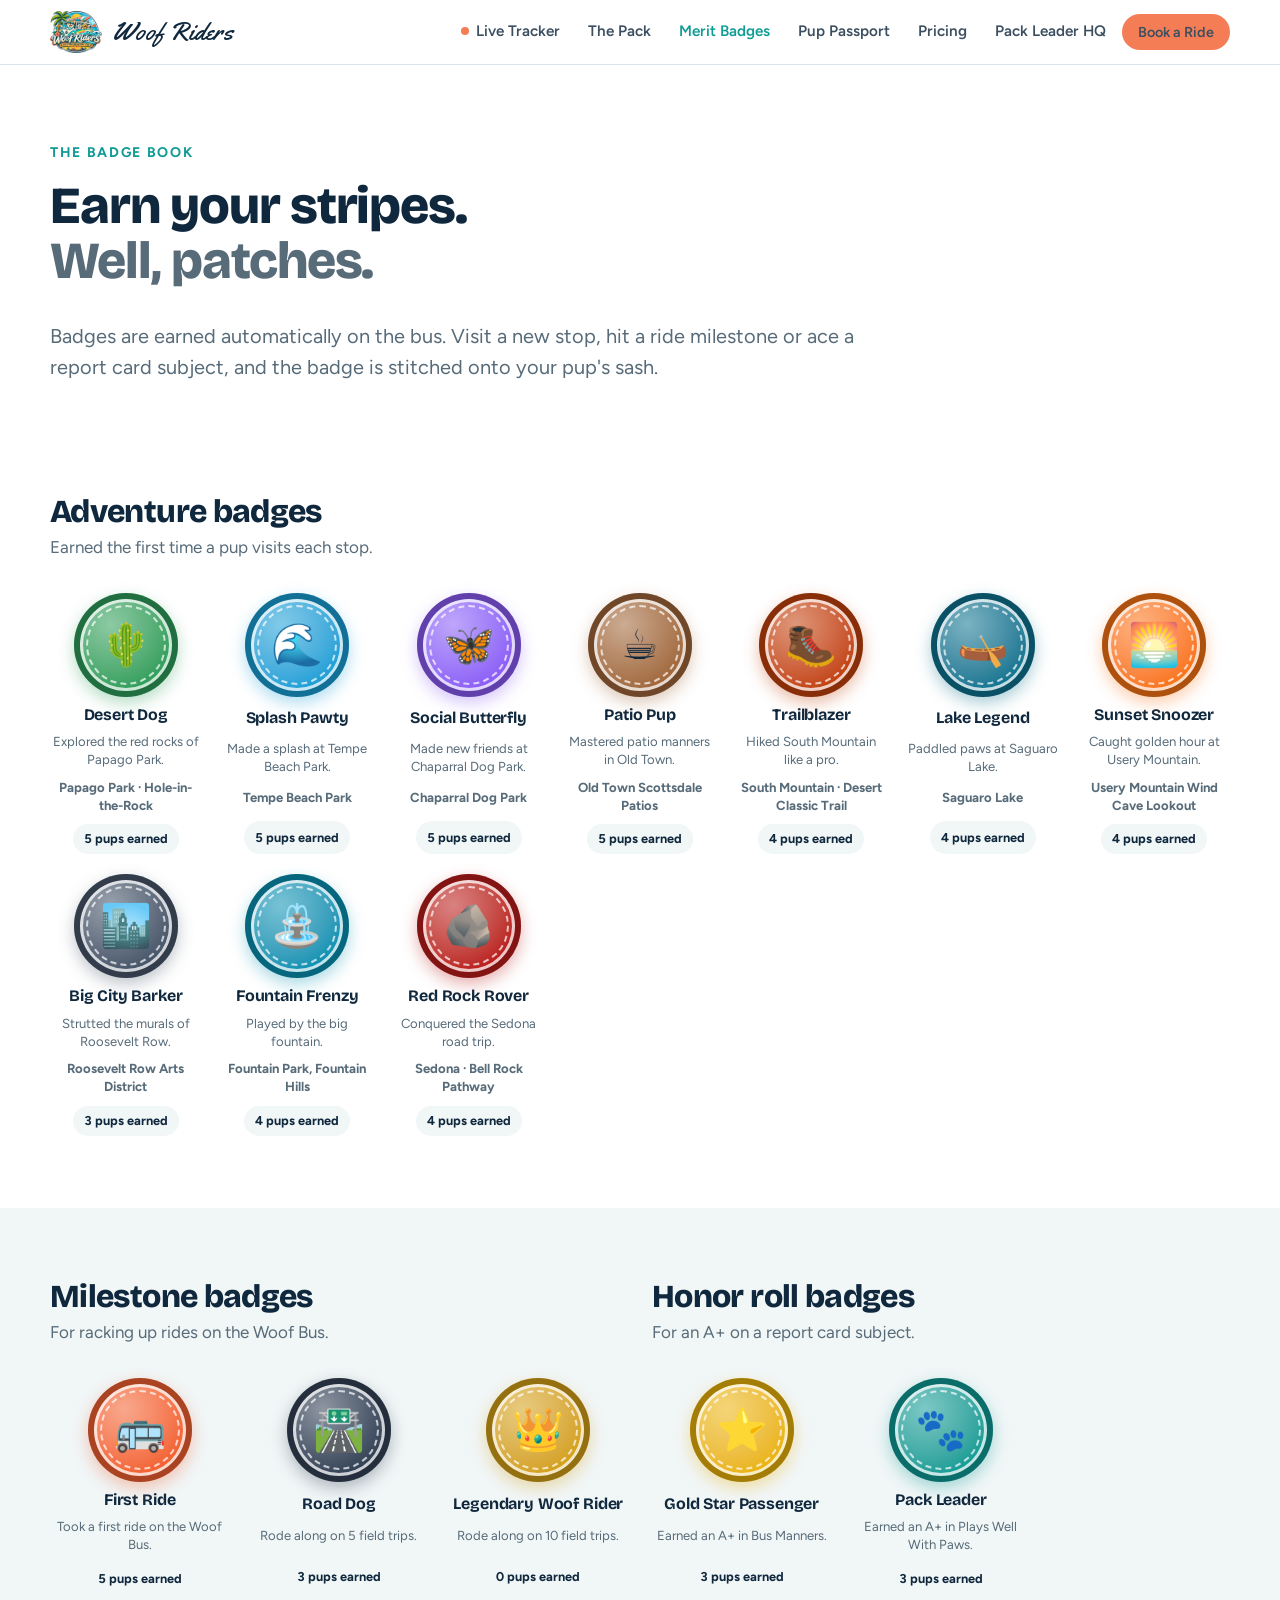
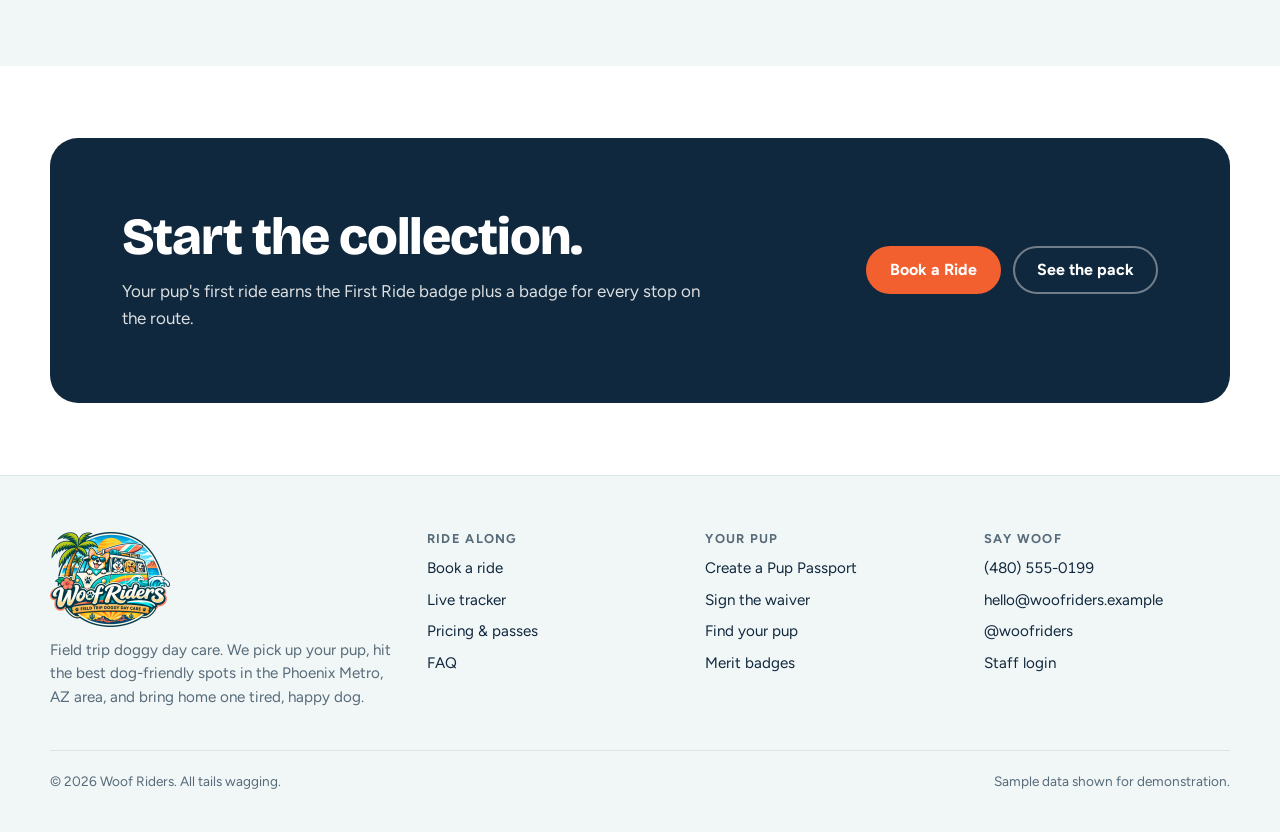
==== badges.html @ adb3bfac "Build Woof Riders website Static multi-page site for Woof Riders field trip doggy day care: home, li" ====
<!doctype html>
<html lang="en">
<head>
<meta charset="utf-8">
<meta name="viewport" content="width=device-width, initial-scale=1, viewport-fit=cover">
<title>Woof Riders Badge Book</title>
<meta name="claude:viewport-fit-sides" content="cover">
<link rel="icon" href="assets/favicon.png">
<link rel="preconnect" href="https://fonts.googleapis.com">
<link rel="preconnect" href="https://fonts.gstatic.com" crossorigin>
<link rel="stylesheet" href="https://fonts.googleapis.com/css2?family=Bricolage+Grotesque:opsz,wght@12..96,600;12..96,700;12..96,800&family=Figtree:wght@400;500;600;700&family=Yellowtail&display=swap">
<link rel="stylesheet" href="css/styles.css">
</head>
<body>
<div id="site-header"></div>
<main>
  <header class="page-head">
    <div class="wrap stack">
      <p class="eyebrow">The Badge Book</p>
      <h1 style="font-size:var(--step-3)">Earn your stripes.<br><span class="muted">Well, patches.</span></h1>
      <p class="lede">Badges are earned automatically on the bus. Visit a new stop, hit a ride milestone or ace a report card subject, and the badge is stitched onto your pup's sash.</p>
    </div>
  </header>
  <section class="band tight">
    <div class="wrap stack-lg">
      <div class="stack" style="gap:6px"><h2 style="font-size:var(--step-2)">Adventure badges</h2><p class="muted">Earned the first time a pup visits each stop.</p></div>
      <div class="badge-grid" id="b-place"></div>
    </div>
  </section>
  <section class="band tight alt">
    <div class="wrap grid g2" style="align-items:start">
      <div class="stack-lg">
        <div class="stack" style="gap:6px"><h2 style="font-size:var(--step-2)">Milestone badges</h2><p class="muted">For racking up rides on the Woof Bus.</p></div>
        <div class="badge-grid" id="b-milestone"></div>
      </div>
      <div class="stack-lg">
        <div class="stack" style="gap:6px"><h2 style="font-size:var(--step-2)">Honor roll badges</h2><p class="muted">For an A+ on a report card subject.</p></div>
        <div class="badge-grid" id="b-grade"></div>
      </div>
    </div>
  </section>
  <section class="band tight">
    <div class="wrap">
      <div class="cta-band"><div><h2>Start the collection.</h2><p>Your pup's first ride earns the First Ride badge plus a badge for every stop on the route.</p></div><div class="row"><a class="btn" href="book.html">Book a Ride</a><a class="btn ghost" href="pack.html">See the pack</a></div></div>
    </div>
  </section>
</main>
<div id="site-footer"></div>
<script src="js/data.js"></script>
<script src="js/app.js"></script>
<script>
(function () {
  const S = WR.state;
  const counts = {}; S.dogs.forEach((d) => WR.earnedBadges(d.id).forEach((_, id) => (counts[id] = (counts[id] || 0) + 1)));
  ["place", "milestone", "grade"].forEach((k) => {
    document.getElementById("b-" + k).innerHTML = S.badges.filter((b) => b.kind === k).map((b) => {
      const where = b.location ? WR.loc(b.location).name : "";
      return `<div class="badge"><div class="medal" style="--c:${b.color}" aria-hidden="true">${b.emoji}</div><h4>${WR.esc(b.name)}</h4><small>${WR.esc(b.desc)}</small>${where ? `<small><strong>${WR.esc(where)}</strong></small>` : ""}<span class="pill num">${counts[b.id] || 0} pup${counts[b.id] === 1 ? "" : "s"} earned</span></div>`;
    }).join("");
  });
})();
</script>
</body>
</html>
---- css/styles.css ----
/* =========================================================
   Woof Riders — design system
   Layout concept: Apple-style generous whitespace and big
   confident type, warmed up with the logo's beach-meets-desert
   palette. Content sits in a centered 1180px column; bands of
   color span the full width.
   ========================================================= */
:root {
  /* Color */
  --bg: #ffffff;
  --bg-alt: #f1f6f7;          /* cool sea-tinted neutral */
  --surface: #ffffff;
  --ink: #10283d;             /* navy from the logo outline */
  --muted: #576b79;
  --line: #dbe5e9;
  --sea: #0f9c96;             /* van teal */
  --sea-soft: #def3f1;
  --sunset: #f2602f;          /* sunset orange */
  --sunset-soft: #fde7dd;
  --sun: #ffb21f;             /* sun yellow */
  --sun-soft: #fff1d1;
  --good: #1d8a4e;
  --warn: #b7791f;
  --bad: #c2412d;
  --on-accent: #ffffff;
  --shadow: 0 1px 2px rgba(16, 40, 61, .06), 0 8px 28px rgba(16, 40, 61, .08);
  --glass: rgba(255, 255, 255, .78);

  /* Type */
  --font-display: "Bricolage Grotesque", "Figtree", system-ui, sans-serif;
  --font-body: "Figtree", system-ui, -apple-system, "Segoe UI", sans-serif;
  --font-script: "Yellowtail", "Brush Script MT", cursive;

  --step--1: .875rem;
  --step-0: 1.0625rem;
  --step-1: 1.25rem;
  --step-2: clamp(1.5rem, 1.2rem + 1.2vw, 2rem);
  --step-3: clamp(2rem, 1.4rem + 2.4vw, 3.25rem);
  --step-4: clamp(2.6rem, 1.6rem + 4.4vw, 5.25rem);

  --radius: 18px;
  --radius-lg: 28px;
  --wrap: 1180px;
}
@media (prefers-color-scheme: dark) {
  :root:not([data-theme="light"]) {
    --bg: #0a1520; --bg-alt: #0f1d29; --surface: #13263a; --ink: #edf4f7; --muted: #9db1bf;
    --line: #24394c; --sea: #2ec7bf; --sea-soft: #12343a; --sunset: #ff7b4b; --sunset-soft: #3a2219;
    --sun: #ffc548; --sun-soft: #3a2e12; --good: #4cc983; --warn: #e3a94a; --bad: #ff7b66;
    --on-accent: #0a1520; --shadow: 0 1px 2px rgba(0,0,0,.4), 0 10px 30px rgba(0,0,0,.35);
    --glass: rgba(10, 21, 32, .76); color-scheme: dark;
  }
}
:root[data-theme="dark"] {
  --bg: #0a1520; --bg-alt: #0f1d29; --surface: #13263a; --ink: #edf4f7; --muted: #9db1bf;
  --line: #24394c; --sea: #2ec7bf; --sea-soft: #12343a; --sunset: #ff7b4b; --sunset-soft: #3a2219;
  --sun: #ffc548; --sun-soft: #3a2e12; --good: #4cc983; --warn: #e3a94a; --bad: #ff7b66;
  --on-accent: #0a1520; --shadow: 0 1px 2px rgba(0,0,0,.4), 0 10px 30px rgba(0,0,0,.35);
  --glass: rgba(10, 21, 32, .76); color-scheme: dark;
}

*, *::before, *::after { box-sizing: border-box; }
html { -webkit-text-size-adjust: 100%; scroll-behavior: smooth; }
body {
  margin: 0; background: var(--bg); color: var(--ink);
  font-family: var(--font-body); font-size: var(--step-0); line-height: 1.55;
  -webkit-font-smoothing: antialiased; overflow-x: hidden;
}
body::before { content: ""; position: fixed; inset: 0 0 auto; height: env(safe-area-inset-top, 0px); z-index: 60; background: var(--glass); }
img { max-width: 100%; display: block; }
a { color: var(--sea); text-decoration-thickness: .08em; text-underline-offset: .18em; }
h1, h2, h3, h4 { font-family: var(--font-display); line-height: 1.05; letter-spacing: -.02em; margin: 0; text-wrap: balance; }
h1 { font-size: var(--step-4); font-weight: 800; }
h2 { font-size: var(--step-3); font-weight: 800; }
h3 { font-size: var(--step-1); font-weight: 700; letter-spacing: -.01em; }
p { margin: 0; }
:focus-visible { outline: 3px solid var(--sun); outline-offset: 2px; border-radius: 6px; }
.script { font-family: var(--font-script); font-weight: 400; letter-spacing: 0; color: var(--sunset); }
.muted { color: var(--muted); }
.num { font-variant-numeric: tabular-nums; }
.sr-only { position: absolute; width: 1px; height: 1px; overflow: hidden; clip: rect(0 0 0 0); white-space: nowrap; }

/* ---------- layout ---------- */
.wrap {
  max-width: calc(var(--wrap) + 2 * 24px); margin-inline: auto;
  padding-left: max(24px, env(safe-area-inset-left, 0px));
  padding-right: max(24px, env(safe-area-inset-right, 0px));
}
@media (max-width: 520px) {
  .wrap { padding-left: max(16px, env(safe-area-inset-left, 0px)); padding-right: max(16px, env(safe-area-inset-right, 0px)); }
}
.band { padding-block: clamp(64px, 9vw, 128px); }
.band.alt { background: var(--bg-alt); }
.band.tight { padding-block: clamp(40px, 6vw, 72px); }
.stack { display: grid; gap: 16px; }
.stack-lg { display: grid; gap: 32px; }
.row { display: flex; gap: 12px; flex-wrap: wrap; align-items: center; }
.between { justify-content: space-between; }
.grid { display: grid; gap: 24px; }
.g2 { grid-template-columns: repeat(2, minmax(0, 1fr)); }
.g3 { grid-template-columns: repeat(3, minmax(0, 1fr)); }
.g4 { grid-template-columns: repeat(4, minmax(0, 1fr)); }
@media (max-width: 960px) { .g4 { grid-template-columns: repeat(2, minmax(0, 1fr)); } .g3 { grid-template-columns: repeat(2, minmax(0, 1fr)); } }
@media (max-width: 640px) { .g2, .g3, .g4 { grid-template-columns: minmax(0, 1fr); } }
.section-head { display: grid; gap: 14px; max-width: 760px; margin-bottom: clamp(32px, 5vw, 56px); }
.section-head.center { margin-inline: auto; text-align: center; justify-items: center; }
.eyebrow { font-weight: 700; font-size: var(--step--1); letter-spacing: .12em; text-transform: uppercase; color: var(--sea); }
.lede { font-size: var(--step-1); color: var(--muted); max-width: 62ch; }

/* ---------- nav ---------- */
.site-nav {
  position: sticky; top: env(safe-area-inset-top, 0px); z-index: 50;
  background: var(--glass); backdrop-filter: saturate(180%) blur(18px); -webkit-backdrop-filter: saturate(180%) blur(18px);
  border-bottom: 1px solid var(--line);
}
.site-nav .wrap { display: flex; align-items: center; gap: 20px; min-height: 64px; }
.brand { display: flex; align-items: center; gap: 10px; text-decoration: none; color: var(--ink); flex-shrink: 0; }
.brand img { width: 52px; height: auto; }
.brand span { font-family: var(--font-script); font-size: 1.6rem; color: var(--ink); line-height: 1; }
.nav-links { display: flex; gap: 4px; margin-left: auto; align-items: center; }
.nav-links a { color: var(--ink); text-decoration: none; font-size: .95rem; font-weight: 600; padding: 8px 12px; border-radius: 999px; opacity: .82; }
.nav-links a:hover { opacity: 1; background: var(--bg-alt); }
.nav-links a[aria-current="page"] { opacity: 1; color: var(--sea); }
.nav-links .live-link::before { content: ""; display: inline-block; width: 8px; height: 8px; border-radius: 50%; background: var(--sunset); margin-right: 7px; vertical-align: 1px; animation: pulse 1.6s infinite; }
.nav-toggle { display: none; margin-left: auto; background: none; border: 0; color: var(--ink); padding: 10px; cursor: pointer; }
@media (max-width: 1020px) {
  .nav-toggle { display: block; }
  .nav-links { display: none; position: absolute; left: 0; right: 0; top: 100%; flex-direction: column; align-items: stretch; padding: 12px max(16px, env(safe-area-inset-right, 0px)) 20px max(16px, env(safe-area-inset-left, 0px)); background: var(--bg); border-bottom: 1px solid var(--line); box-shadow: var(--shadow); }
  .nav-links.open { display: flex; }
  .nav-links a { padding: 12px 14px; font-size: 1.05rem; }
  .nav-links .btn { margin-top: 6px; justify-content: center; }
}

/* ---------- buttons ---------- */
.btn {
  display: inline-flex; align-items: center; gap: 8px; justify-content: center;
  font: 700 1rem/1 var(--font-body); padding: 14px 22px; border-radius: 999px; border: 2px solid transparent;
  cursor: pointer; text-decoration: none; transition: transform .15s ease, background .15s ease, box-shadow .15s ease;
  background: var(--sunset); color: var(--on-accent);
}
.btn:hover { transform: translateY(-1px); box-shadow: 0 6px 18px color-mix(in srgb, var(--sunset) 35%, transparent); }
.btn:active { transform: translateY(0); }
.btn.sea { background: var(--sea); }
.btn.sea:hover { box-shadow: 0 6px 18px color-mix(in srgb, var(--sea) 35%, transparent); }
.btn.ghost { background: transparent; color: var(--ink); border-color: var(--line); }
.btn.ghost:hover { border-color: var(--ink); box-shadow: none; }
.btn.small { padding: 9px 14px; font-size: .9rem; }
.btn[disabled] { opacity: .45; cursor: not-allowed; transform: none; box-shadow: none; }
.link-arrow { font-weight: 700; color: var(--sea); text-decoration: none; }
.link-arrow::after { content: " \2192"; }
.link-arrow:hover { text-decoration: underline; }

/* ---------- surfaces ---------- */
.card { background: var(--surface); border: 1px solid var(--line); border-radius: var(--radius); padding: 24px; min-width: 0; }
.card.raised { box-shadow: var(--shadow); border-color: transparent; }
.pill { display: inline-flex; align-items: center; gap: 6px; padding: 5px 11px; border-radius: 999px; font-size: .8rem; font-weight: 700; background: var(--bg-alt); color: var(--ink); white-space: nowrap; }
.pill.live { background: var(--sunset-soft); color: var(--sunset); }
.pill.live::before { content: ""; width: 7px; height: 7px; border-radius: 50%; background: currentColor; animation: pulse 1.6s infinite; }
.pill.good { background: color-mix(in srgb, var(--good) 15%, transparent); color: var(--good); }
.pill.warn { background: color-mix(in srgb, var(--warn) 18%, transparent); color: var(--warn); }
.pill.bad { background: color-mix(in srgb, var(--bad) 15%, transparent); color: var(--bad); }
.pill.sea { background: var(--sea-soft); color: var(--sea); }
@keyframes pulse { 0%, 100% { opacity: 1; } 50% { opacity: .35; } }

/* ---------- hero ---------- */
.hero { padding-block: clamp(40px, 6vw, 88px) clamp(48px, 7vw, 96px); overflow: hidden; position: relative; }
.hero-grid { display: grid; grid-template-columns: minmax(0, 1.05fr) minmax(0, 1fr); gap: clamp(24px, 4vw, 64px); align-items: center; }
.hero h1 .script { display: block; font-size: .78em; margin-top: .08em; transform: rotate(-3deg); transform-origin: left; }
.hero .lede { margin-top: 22px; }
.hero .row { margin-top: 32px; }
.hero-art { position: relative; }
.hero-art img { width: 100%; filter: drop-shadow(0 24px 40px rgba(16, 40, 61, .18)); animation: cruise 6s ease-in-out infinite; }
.hero-art .sun-disc { position: absolute; inset: 8% 10% auto auto; width: 70%; aspect-ratio: 1; max-width: 100%; border-radius: 50%; background: radial-gradient(circle, var(--sun-soft) 0%, transparent 70%); z-index: -1; }
@keyframes cruise { 0%, 100% { transform: translateY(0) rotate(0deg); } 50% { transform: translateY(-8px) rotate(-.6deg); } }
@media (max-width: 860px) { .hero-grid { grid-template-columns: minmax(0, 1fr); } .hero-art { max-width: 520px; margin-inline: auto; } }
.trust-row { display: flex; gap: 28px; flex-wrap: wrap; margin-top: 36px; color: var(--muted); font-size: .95rem; }
.trust-row strong { display: block; font-family: var(--font-display); font-size: 1.6rem; color: var(--ink); line-height: 1.1; }

/* live strip under hero */
.live-strip { display: flex; gap: 16px; align-items: center; flex-wrap: wrap; justify-content: space-between; padding: 18px 22px; border-radius: var(--radius); background: var(--ink); color: var(--bg); }
.live-strip .pill.live { background: color-mix(in srgb, var(--sunset) 25%, transparent); }
.live-strip p { color: inherit; opacity: .9; }
.live-strip .btn { background: var(--sun); color: #10283d; }

/* ---------- feature tiles ---------- */
.tile { border-radius: var(--radius-lg); padding: clamp(24px, 3vw, 40px); background: var(--surface); border: 1px solid var(--line); display: grid; gap: 12px; align-content: start; min-width: 0; }
.tile .icon { width: 52px; height: 52px; border-radius: 16px; display: grid; place-items: center; background: var(--sea-soft); color: var(--sea); }
.tile .icon svg { width: 28px; height: 28px; }
.tile.sun .icon { background: var(--sun-soft); color: var(--warn); }
.tile.sunset .icon { background: var(--sunset-soft); color: var(--sunset); }
.tile p { color: var(--muted); }
.tile.feature { grid-column: span 2; background: linear-gradient(135deg, var(--sea) 0%, color-mix(in srgb, var(--sea) 60%, var(--ink)) 100%); color: #fff; border: 0; }
.tile.feature p { color: rgba(255,255,255,.88); }
.tile.feature .icon { background: rgba(255,255,255,.18); color: #fff; }
@media (max-width: 960px) { .tile.feature { grid-column: span 2; } }
@media (max-width: 640px) { .tile.feature { grid-column: auto; } }

/* how a day works: real timeline, so numbering means something */
.day-line { display: grid; grid-template-columns: repeat(5, minmax(0, 1fr)); gap: 16px; position: relative; }
.day-line::before { content: ""; position: absolute; left: 0; right: 0; top: 23px; border-top: 3px dashed var(--line); }
.day-stop { position: relative; display: grid; gap: 8px; align-content: start; }
.day-stop time { justify-self: start; background: var(--ink); color: var(--bg); font-weight: 700; font-size: .85rem; padding: 12px 14px; border-radius: 999px; position: relative; font-variant-numeric: tabular-nums; }
.day-stop h3 { margin-top: 8px; }
.day-stop p { color: var(--muted); font-size: .95rem; }
@media (max-width: 860px) {
  .day-line { grid-template-columns: minmax(0, 1fr); gap: 22px; }
  .day-line::before { left: 34px; right: auto; top: 0; bottom: 0; border-top: 0; border-left: 3px dashed var(--line); }
  .day-stop { grid-template-columns: 76px minmax(0, 1fr); column-gap: 16px; }
  .day-stop time { grid-row: span 2; justify-self: center; padding: 10px; }
  .day-stop h3 { margin-top: 0; }
}

/* ---------- merit badges ---------- */
.badge-grid { display: grid; gap: 20px; grid-template-columns: repeat(auto-fill, minmax(150px, 1fr)); }
.badge-grid.compact { grid-template-columns: repeat(auto-fill, minmax(112px, 1fr)); gap: 14px; }
.badge { display: grid; justify-items: center; text-align: center; gap: 10px; min-width: 0; }
.medal {
  --c: var(--sea);
  width: 104px; height: 104px; border-radius: 50%; display: grid; place-items: center; position: relative;
  background: radial-gradient(circle at 35% 30%, color-mix(in srgb, var(--c) 55%, #fff) 0%, var(--c) 70%);
  box-shadow: inset 0 0 0 6px color-mix(in srgb, var(--c) 70%, #000), inset 0 0 0 9px rgba(255,255,255,.75), 0 6px 16px color-mix(in srgb, var(--c) 35%, transparent);
  font-size: 2.6rem; line-height: 1;
}
.medal::after { content: ""; position: absolute; inset: 12px; border-radius: 50%; border: 2px dashed rgba(255,255,255,.7); }
.compact .medal { width: 80px; height: 80px; font-size: 2rem; }
.compact .medal::after { inset: 10px; }
.badge.locked .medal { filter: grayscale(1); opacity: .32; }
.badge.locked .medal::before { content: "\1F512"; position: absolute; right: -2px; bottom: -2px; font-size: 1.1rem; background: var(--surface); border-radius: 50%; padding: 4px; filter: none; }
.badge h4 { font-family: var(--font-display); font-size: 1rem; letter-spacing: -.01em; }
.badge small { color: var(--muted); font-size: .82rem; line-height: 1.35; }
.badge.new .medal { animation: pop .7s cubic-bezier(.2, 1.6, .4, 1); }
@keyframes pop { 0% { transform: scale(.4) rotate(-20deg); } 100% { transform: scale(1) rotate(0); } }

/* ---------- pricing ---------- */
.price-card { display: grid; gap: 16px; align-content: start; }
.price-card .price { font-family: var(--font-display); font-size: 3rem; font-weight: 800; line-height: 1; letter-spacing: -.03em; }
.price-card .price small { font-size: 1rem; font-weight: 600; color: var(--muted); letter-spacing: 0; }
.price-card ul { margin: 0; padding: 0; list-style: none; display: grid; gap: 10px; }
.price-card li { padding-left: 28px; position: relative; }
.price-card li::before { content: ""; position: absolute; left: 0; top: .3em; width: 18px; height: 18px; border-radius: 50%; background: var(--sea-soft) url("data:image/svg+xml,%3Csvg xmlns='http://www.w3.org/2000/svg' viewBox='0 0 20 20'%3E%3Cpath d='M5 10.5l3 3 7-7' fill='none' stroke='%230f9c96' stroke-width='2.5' stroke-linecap='round' stroke-linejoin='round'/%3E%3C/svg%3E") center/14px no-repeat; }
.price-card.best { border: 2px solid var(--sunset); position: relative; }
.price-card.best .pill { position: absolute; top: -14px; left: 24px; background: var(--sunset); color: var(--on-accent); }

/* ---------- quotes / faq ---------- */
.quote { display: grid; gap: 16px; align-content: space-between; }
.quote blockquote { margin: 0; font-size: 1.15rem; line-height: 1.5; }
.quote cite { font-style: normal; font-weight: 700; display: flex; gap: 12px; align-items: center; }
.quote cite span { font-weight: 500; color: var(--muted); display: block; font-size: .9rem; }
.avatar { width: 44px; height: 44px; border-radius: 50%; display: grid; place-items: center; font-size: 1.4rem; background: var(--sun-soft); flex-shrink: 0; overflow: hidden; }
.avatar img { width: 100%; height: 100%; object-fit: cover; }
details.faq { border-bottom: 1px solid var(--line); padding-block: 20px; }
details.faq summary { cursor: pointer; list-style: none; font-family: var(--font-display); font-weight: 700; font-size: 1.2rem; display: flex; justify-content: space-between; gap: 16px; }
details.faq summary::-webkit-details-marker { display: none; }
details.faq summary::after { content: "+"; color: var(--sea); font-size: 1.6rem; line-height: 1; transition: transform .2s; }
details.faq[open] summary::after { transform: rotate(45deg); }
details.faq p { margin-top: 12px; color: var(--muted); max-width: 70ch; }

/* ---------- CTA band ---------- */
.cta-band { background: var(--ink); color: var(--bg); border-radius: var(--radius-lg); padding: clamp(32px, 6vw, 72px); display: grid; grid-template-columns: minmax(0, 1.4fr) minmax(0, 1fr); gap: 32px; align-items: center; overflow: hidden; position: relative; }
.cta-band h2 { color: inherit; }
.cta-band p { opacity: .85; margin-top: 14px; }
.cta-band .row { justify-content: flex-end; }
.cta-band .btn.ghost { color: var(--bg); border-color: color-mix(in srgb, var(--bg) 40%, transparent); }
@media (max-width: 760px) { .cta-band { grid-template-columns: minmax(0, 1fr); } .cta-band .row { justify-content: flex-start; } }

/* ---------- page header ---------- */
.page-head { padding-block: clamp(40px, 6vw, 80px) clamp(24px, 4vw, 40px); }
.page-head .lede { margin-top: 16px; }

/* ---------- forms ---------- */
.form-card { background: var(--surface); border: 1px solid var(--line); border-radius: var(--radius-lg); padding: clamp(20px, 4vw, 40px); }
fieldset { border: 0; padding: 0; margin: 0; display: grid; gap: 18px; min-width: 0; }
legend { font-family: var(--font-display); font-weight: 800; font-size: var(--step-2); letter-spacing: -.02em; margin-bottom: 4px; padding: 0; }
.fields { display: grid; gap: 16px; grid-template-columns: repeat(2, minmax(0, 1fr)); }
.fields .full { grid-column: 1 / -1; }
@media (max-width: 640px) { .fields { grid-template-columns: minmax(0, 1fr); } }
.field { display: grid; gap: 6px; min-width: 0; }
.field label, .label { font-weight: 700; font-size: .92rem; }
.field .hint { font-size: .85rem; color: var(--muted); }
input[type="text"], input[type="email"], input[type="tel"], input[type="number"], input[type="date"], input[type="url"], input[type="password"], select, textarea {
  font: inherit; font-size: 1rem; color: var(--ink); background: var(--bg); border: 1.5px solid var(--line); border-radius: 12px; padding: 12px 14px; width: 100%; min-width: 0;
}
textarea { min-height: 96px; resize: vertical; }
input:focus, select:focus, textarea:focus { outline: none; border-color: var(--sea); box-shadow: 0 0 0 4px color-mix(in srgb, var(--sea) 20%, transparent); }
input:user-invalid, select:user-invalid, textarea:user-invalid { border-color: var(--bad); }
.check { display: flex; gap: 12px; align-items: flex-start; font-size: .97rem; cursor: pointer; }
.check input { width: 20px; height: 20px; margin-top: 2px; accent-color: var(--sea); flex-shrink: 0; }
.choice-grid { display: grid; gap: 12px; grid-template-columns: repeat(auto-fill, minmax(200px, 1fr)); }
.choice { position: relative; }
.choice input { position: absolute; opacity: 0; inset: 0; cursor: pointer; }
.choice .face { border: 2px solid var(--line); border-radius: 16px; padding: 16px; display: grid; gap: 4px; background: var(--bg); transition: border-color .15s, background .15s; height: 100%; }
.choice input:checked + .face { border-color: var(--sea); background: var(--sea-soft); }
.choice input:focus-visible + .face { outline: 3px solid var(--sun); outline-offset: 2px; }
.choice input:disabled + .face { opacity: .45; }
.choice .face strong { font-family: var(--font-display); }
.choice .face small { color: var(--muted); }
.chips { display: flex; flex-wrap: wrap; gap: 8px; }
.chip { position: relative; }
.chip input { position: absolute; opacity: 0; inset: 0; cursor: pointer; }
.chip span { display: inline-block; padding: 8px 14px; border-radius: 999px; border: 1.5px solid var(--line); font-weight: 600; font-size: .92rem; background: var(--bg); }
.chip input:checked + span { background: var(--ink); color: var(--bg); border-color: var(--ink); }
.chip input:focus-visible + span { outline: 3px solid var(--sun); outline-offset: 2px; }
.photo-drop { display: grid; place-items: center; gap: 8px; text-align: center; border: 2px dashed var(--line); border-radius: 18px; padding: 20px; cursor: pointer; color: var(--muted); min-height: 160px; background: var(--bg); position: relative; overflow: hidden; }
.photo-drop:hover { border-color: var(--sea); }
.photo-drop img { position: absolute; inset: 0; width: 100%; height: 100%; object-fit: cover; }
.photo-drop input { position: absolute; inset: 0; opacity: 0; cursor: pointer; }

/* stepper */
.steps { display: flex; gap: 8px; flex-wrap: wrap; margin-bottom: 28px; padding: 0; list-style: none; counter-reset: s; }
.steps li { counter-increment: s; display: flex; align-items: center; gap: 8px; font-weight: 700; font-size: .92rem; color: var(--muted); padding: 8px 14px 8px 8px; border-radius: 999px; background: var(--bg-alt); }
.steps li::before { content: counter(s); width: 26px; height: 26px; border-radius: 50%; display: grid; place-items: center; background: var(--line); color: var(--ink); font-size: .85rem; }
.steps li.active { color: var(--ink); background: var(--sea-soft); }
.steps li.active::before { background: var(--sea); color: #fff; }
.steps li.done::before { content: "\2713"; background: var(--good); color: #fff; }

/* waiver */
.waiver-text { max-height: 380px; overflow: auto; border: 1px solid var(--line); border-radius: 14px; padding: 20px 22px; background: var(--bg-alt); font-size: .95rem; }
.waiver-text h4 { font-family: var(--font-display); font-size: 1.05rem; margin: 18px 0 6px; }
.waiver-text h4:first-child { margin-top: 0; }
.waiver-text p { margin-bottom: 8px; color: var(--ink); }
.initial-row { display: grid; grid-template-columns: minmax(0, 1fr) 90px; gap: 14px; align-items: center; padding-block: 12px; border-bottom: 1px solid var(--line); }
.initial-row input { text-align: center; text-transform: uppercase; font-weight: 700; letter-spacing: .1em; }
.sig-pad { position: relative; border: 2px solid var(--line); border-radius: 16px; background: var(--bg); touch-action: none; }
.sig-pad canvas { width: 100%; height: 170px; display: block; cursor: crosshair; }
.sig-pad .sig-line { position: absolute; left: 24px; right: 24px; bottom: 40px; border-bottom: 1.5px solid var(--line); pointer-events: none; }
.sig-pad .sig-x { position: absolute; left: 24px; bottom: 44px; color: var(--muted); font-weight: 700; pointer-events: none; }
.sig-pad .clear { position: absolute; right: 10px; top: 10px; }

/* ---------- tables ---------- */
.table-wrap { overflow-x: auto; border: 1px solid var(--line); border-radius: var(--radius); background: var(--surface); }
table { width: 100%; border-collapse: collapse; font-size: .95rem; }
th, td { text-align: left; padding: 12px 16px; border-bottom: 1px solid var(--line); vertical-align: middle; }
th { font-size: .78rem; text-transform: uppercase; letter-spacing: .08em; color: var(--muted); background: var(--bg-alt); white-space: nowrap; }
tr:last-child td { border-bottom: 0; }
td.num, th.num { text-align: right; font-variant-numeric: tabular-nums; }

/* ---------- tabs ---------- */
.tabs { display: flex; gap: 6px; flex-wrap: wrap; padding: 6px; background: var(--bg-alt); border-radius: 999px; width: fit-content; max-width: 100%; }
.tabs button { font: 700 .95rem var(--font-body); border: 0; background: transparent; color: var(--muted); padding: 10px 18px; border-radius: 999px; cursor: pointer; }
.tabs button[aria-selected="true"] { background: var(--surface); color: var(--ink); box-shadow: var(--shadow); }

/* ---------- map + tracker ---------- */
.tracker { display: grid; grid-template-columns: minmax(0, 1fr) 400px; gap: 0; border: 1px solid var(--line); border-radius: var(--radius-lg); overflow: hidden; background: var(--surface); }
.map { height: 640px; background: var(--sea-soft); position: relative; z-index: 1; }
.map.short { height: 360px; }
.leaflet-container { font-family: var(--font-body); background: linear-gradient(160deg, var(--sea-soft), var(--sun-soft)); }
.leaflet-popup-content-wrapper, .leaflet-popup-tip { background: var(--surface); color: var(--ink); }
.leaflet-popup-content { margin: 14px 16px; font-size: .95rem; line-height: 1.45; }
.leaflet-popup-content h4 { font-family: var(--font-display); font-size: 1.1rem; margin-bottom: 4px; }
.leaflet-container a.leaflet-popup-close-button { color: var(--muted); }
.feed { border-left: 1px solid var(--line); display: grid; grid-template-rows: auto minmax(0, 1fr); max-height: 640px; min-width: 0; }
.feed-head { padding: 18px 20px; border-bottom: 1px solid var(--line); display: grid; gap: 10px; }
.feed-list { overflow-y: auto; padding: 16px; display: grid; gap: 16px; align-content: start; grid-auto-rows: max-content; }
@media (max-width: 980px) {
  .tracker { grid-template-columns: minmax(0, 1fr); }
  .map { height: 440px; }
  .feed { border-left: 0; border-top: 1px solid var(--line); max-height: none; }
  .feed-list { max-height: 720px; }
}
.stop-marker { width: 40px; height: 40px; border-radius: 50%; display: grid; place-items: center; font-size: 1.25rem; background: var(--surface); border: 3px solid var(--line); box-shadow: var(--shadow); }
.stop-marker.done { border-color: var(--sea); }
.stop-marker.here { border-color: var(--sunset); animation: ring 1.6s infinite; }
.stop-marker.next { border-style: dashed; }
@keyframes ring { 0% { box-shadow: 0 0 0 0 color-mix(in srgb, var(--sunset) 55%, transparent); } 100% { box-shadow: 0 0 0 16px transparent; } }
.bus-marker { width: 54px; height: 54px; border-radius: 50%; background: var(--sun); display: grid; place-items: center; box-shadow: 0 6px 18px rgba(0,0,0,.25); border: 3px solid #fff; font-size: 1.7rem; }
.bus-marker img { width: 46px; height: 46px; object-fit: contain; }
.trip-progress { display: grid; grid-template-columns: repeat(var(--n, 5), minmax(0, 1fr)); gap: 4px; }
.trip-progress span { height: 6px; border-radius: 3px; background: var(--line); }
.trip-progress span.done { background: var(--sea); }
.trip-progress span.here { background: var(--sunset); }

/* posts (instagram-style) */
.post { border: 1px solid var(--line); border-radius: 16px; overflow: hidden; background: var(--surface); min-width: 0; }
.post-head { display: flex; align-items: center; gap: 10px; padding: 10px 12px; }
.post-head .avatar { width: 32px; height: 32px; font-size: 1rem; background: var(--ink); }
.post-head .avatar img { padding: 2px; object-fit: contain; }
.post-head strong { font-size: .9rem; display: block; }
.post-head small { color: var(--muted); font-size: .8rem; }
.post-art { aspect-ratio: 1 / 1; max-width: 100%; width: 100%; position: relative; overflow: hidden; }
.post-art img { width: 100%; height: 100%; object-fit: cover; }
.post-body { padding: 10px 14px 14px; display: grid; gap: 6px; font-size: .93rem; }
.post-body .likes { font-weight: 700; }
.post-body .where { color: var(--sea); font-weight: 700; font-size: .85rem; }
.post .instagram-media { margin: 0 !important; min-width: 0 !important; width: 100% !important; border: 0 !important; }

/* scene art used as a photo placeholder */
.scene { position: absolute; inset: 0; display: grid; place-items: center; }
.scene .big { font-size: clamp(3rem, 12vw, 5.5rem); filter: drop-shadow(0 8px 12px rgba(0,0,0,.18)); position: relative; z-index: 2; }
.scene .tag { position: absolute; left: 10px; bottom: 10px; z-index: 3; background: rgba(0,0,0,.45); color: #fff; font-size: .72rem; font-weight: 700; padding: 4px 8px; border-radius: 999px; }

/* ---------- pup profile ---------- */
.pup-hero { display: grid; grid-template-columns: 260px minmax(0, 1fr); gap: clamp(24px, 4vw, 56px); align-items: center; }
.pup-photo { width: 100%; max-width: 260px; aspect-ratio: 1; border-radius: 40% 60% 55% 45% / 50% 45% 55% 50%; overflow: hidden; position: relative; background: var(--sun-soft); box-shadow: var(--shadow); }
.pup-photo img { width: 100%; height: 100%; object-fit: cover; }
.pup-photo .scene .big { font-size: 6rem; }
@media (max-width: 720px) { .pup-hero { grid-template-columns: minmax(0, 1fr); } .pup-photo { max-width: 200px; } }
.stat-row { display: flex; gap: clamp(20px, 4vw, 44px); flex-wrap: wrap; margin-top: 22px; }
.stat strong { display: block; font-family: var(--font-display); font-size: 2.2rem; line-height: 1; font-variant-numeric: tabular-nums; letter-spacing: -.02em; }
.stat span { color: var(--muted); font-size: .9rem; font-weight: 600; }
.report { display: grid; grid-template-columns: minmax(0, 1fr) minmax(0, 1fr); gap: 24px; }
@media (max-width: 860px) { .report { grid-template-columns: minmax(0, 1fr); } }
.report-card { background: var(--surface); border: 1px solid var(--line); border-radius: var(--radius-lg); overflow: hidden; }
.report-card header { padding: 20px 24px; background: var(--ink); color: var(--bg); display: flex; justify-content: space-between; gap: 12px; flex-wrap: wrap; align-items: center; }
.report-card header h3 { color: inherit; }
.report-card header .script { color: var(--sun); font-size: 1.5rem; }
.grade-row { display: grid; grid-template-columns: minmax(0, 1fr) auto 56px; gap: 14px; align-items: center; padding: 14px 24px; border-bottom: 1px solid var(--line); }
.grade-row .paws { letter-spacing: 2px; font-size: .95rem; color: var(--sea); white-space: nowrap; }
.grade-row .paws .off { opacity: .2; }
.grade { font-family: var(--font-display); font-weight: 800; font-size: 1.4rem; text-align: center; border-radius: 12px; padding: 4px 0; font-variant-numeric: tabular-nums; }
.grade.A { background: color-mix(in srgb, var(--good) 15%, transparent); color: var(--good); }
.grade.B { background: var(--sea-soft); color: var(--sea); }
.grade.C { background: var(--sun-soft); color: var(--warn); }
.grade.D { background: var(--sunset-soft); color: var(--sunset); }
.report-note { padding: 18px 24px 24px; display: grid; gap: 8px; }
.report-note .script { font-size: 1.6rem; }
.report-facts { display: flex; gap: 10px; flex-wrap: wrap; padding: 0 24px 22px; }
.stop-photos { display: grid; gap: 14px; grid-template-columns: repeat(2, minmax(0, 1fr)); align-content: start; }
.stop-photo { border-radius: 16px; overflow: hidden; border: 1px solid var(--line); background: var(--surface); min-width: 0; }
.stop-photo .post-art { aspect-ratio: 4 / 3; }
.stop-photo footer { padding: 10px 12px; display: flex; gap: 8px; justify-content: space-between; align-items: center; font-size: .88rem; }
.stop-photo footer strong { min-width: 0; overflow: hidden; text-overflow: ellipsis; white-space: nowrap; }
.trip-pick { display: flex; gap: 8px; overflow-x: auto; padding-bottom: 6px; }
.trip-pick button { flex-shrink: 0; font: 600 .9rem var(--font-body); border: 1.5px solid var(--line); background: var(--surface); color: var(--ink); padding: 10px 14px; border-radius: 14px; cursor: pointer; text-align: left; }
.trip-pick button small { display: block; color: var(--muted); font-weight: 500; }
.trip-pick button[aria-pressed="true"] { border-color: var(--sea); background: var(--sea-soft); }

/* pup cards */
.pup-card { display: grid; gap: 12px; text-decoration: none; color: var(--ink); border-radius: var(--radius-lg); padding: 16px; background: var(--surface); border: 1px solid var(--line); transition: transform .15s, box-shadow .15s; min-width: 0; }
.pup-card:hover { transform: translateY(-3px); box-shadow: var(--shadow); }
.pup-card .pup-photo { max-width: none; border-radius: 20px; }
.pup-card .pup-photo .scene .big { font-size: 4.5rem; }
.pup-card h3 { font-size: 1.3rem; }
.mini-badges { display: flex; gap: 4px; flex-wrap: wrap; font-size: 1.05rem; }

/* leaderboard */
.leader { display: grid; grid-template-columns: 36px 44px minmax(0, 1fr) auto; gap: 14px; align-items: center; padding: 12px 4px; border-bottom: 1px solid var(--line); text-decoration: none; color: var(--ink); }
.leader .rank { font-family: var(--font-display); font-weight: 800; font-size: 1.3rem; text-align: center; color: var(--muted); font-variant-numeric: tabular-nums; }
.leader:nth-child(1) .rank { color: var(--sun); }
.leader:nth-child(2) .rank { color: var(--sea); }
.leader:nth-child(3) .rank { color: var(--sunset); }

/* ---------- toast + misc ---------- */
.toast-host { position: fixed; z-index: 1000; left: 50%; transform: translateX(-50%); bottom: calc(20px + env(safe-area-inset-bottom, 0px)); display: grid; gap: 8px; width: min(440px, calc(100% - 32px)); }
.toast { background: var(--ink); color: var(--bg); padding: 14px 18px; border-radius: 14px; box-shadow: var(--shadow); font-weight: 600; animation: toast-in .3s ease; }
@keyframes toast-in { from { transform: translateY(12px); opacity: 0; } to { transform: none; opacity: 1; } }
.notice { padding: 14px 18px; border-radius: 14px; background: var(--sun-soft); color: var(--ink); font-size: .95rem; }
.notice.sea { background: var(--sea-soft); }
.empty { text-align: center; padding: 48px 20px; color: var(--muted); display: grid; gap: 12px; justify-items: center; }
.divider { border: 0; border-top: 1px solid var(--line); margin: 0; }
.kbd { font-family: ui-monospace, SFMono-Regular, Menlo, monospace; font-size: .85em; background: var(--bg-alt); border: 1px solid var(--line); padding: 1px 6px; border-radius: 6px; }

/* ---------- footer ---------- */
.site-footer { background: var(--bg-alt); border-top: 1px solid var(--line); padding-block: 56px 40px; margin-top: 0; font-size: .95rem; }
.footer-grid { display: grid; grid-template-columns: minmax(0, 1.4fr) repeat(3, minmax(0, 1fr)); gap: 32px; }
.footer-grid h4 { font-family: var(--font-body); font-size: .8rem; text-transform: uppercase; letter-spacing: .1em; color: var(--muted); margin-bottom: 12px; }
.footer-grid ul { list-style: none; margin: 0; padding: 0; display: grid; gap: 8px; }
.footer-grid a { color: var(--ink); text-decoration: none; }
.footer-grid a:hover { color: var(--sea); }
.footer-brand img { width: 120px; margin-bottom: 12px; }
.footer-bottom { margin-top: 40px; padding-top: 20px; border-top: 1px solid var(--line); display: flex; gap: 12px; justify-content: space-between; flex-wrap: wrap; color: var(--muted); font-size: .85rem; }
@media (max-width: 760px) { .footer-grid { grid-template-columns: repeat(2, minmax(0, 1fr)); } .footer-brand { grid-column: 1 / -1; } }

@media (prefers-reduced-motion: reduce) {
  *, *::before, *::after { animation-duration: .001ms !important; animation-iteration-count: 1 !important; transition-duration: .001ms !important; scroll-behavior: auto !important; }
}
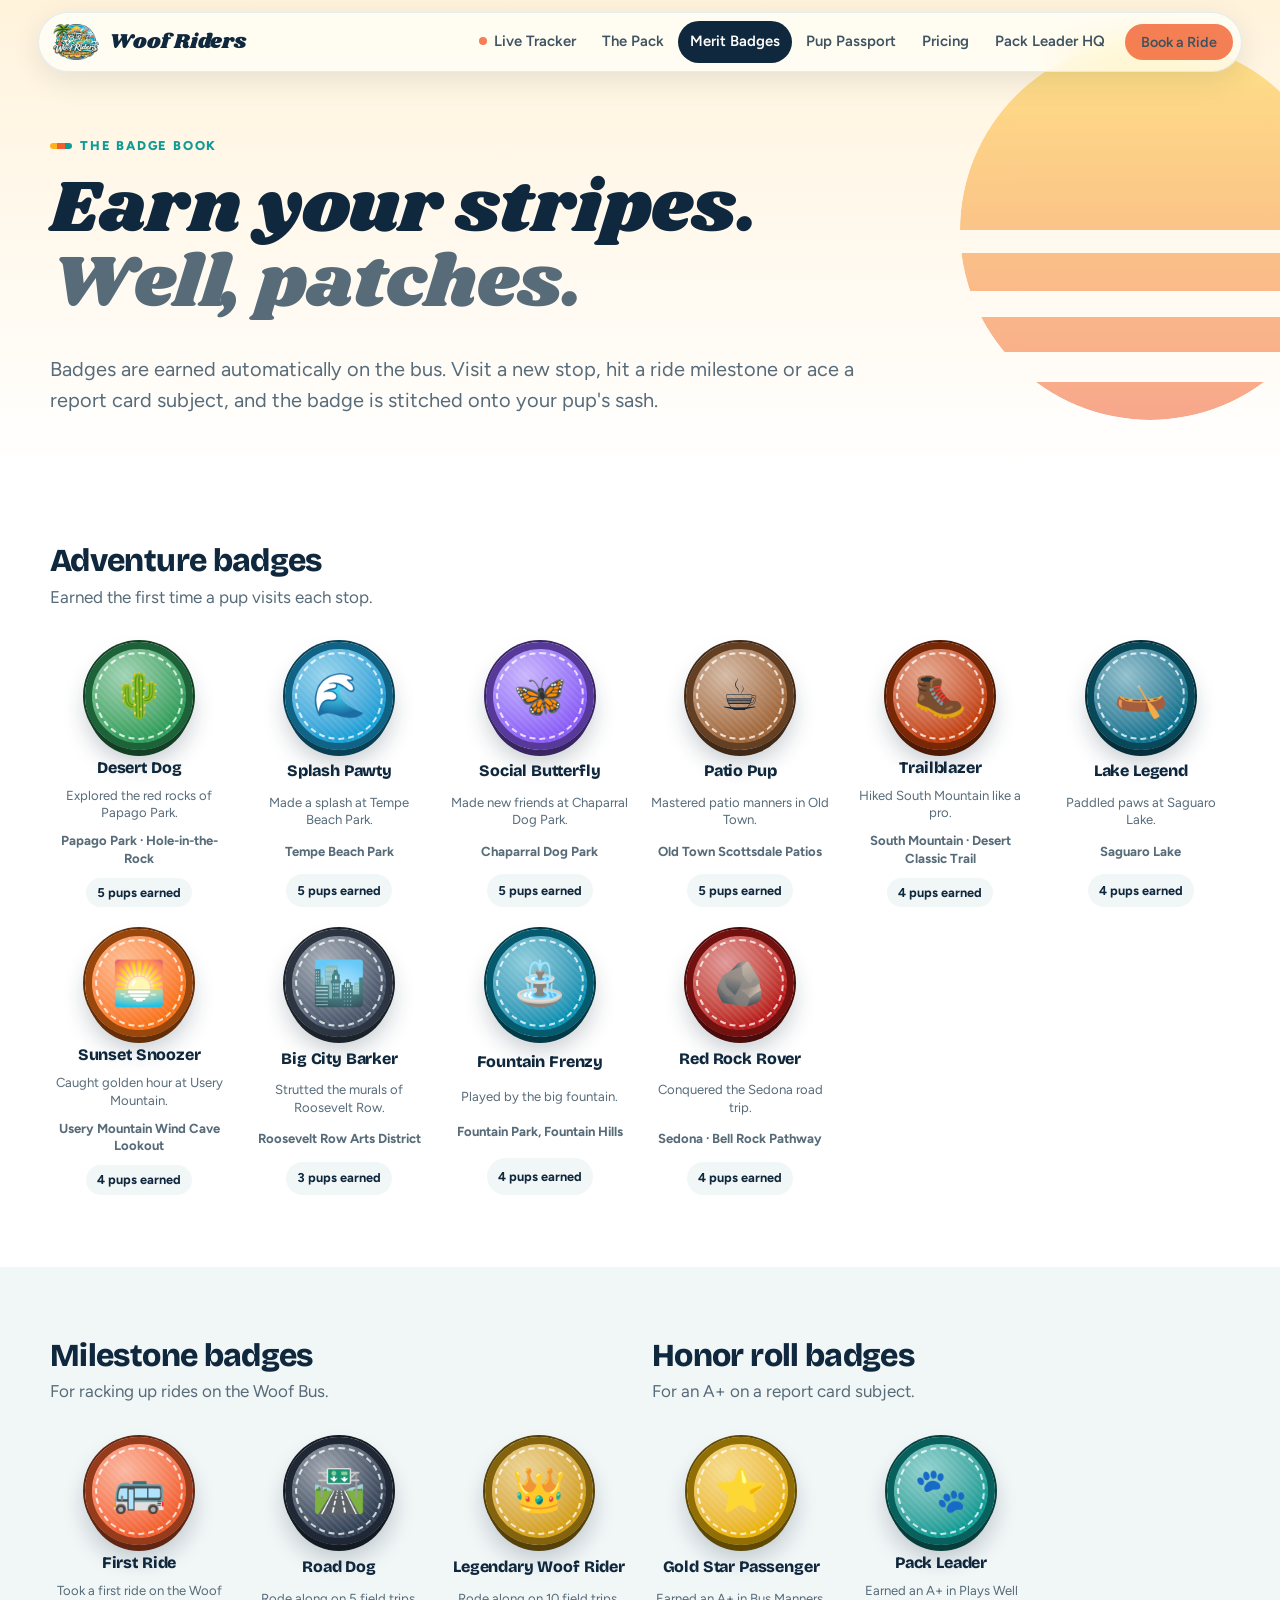
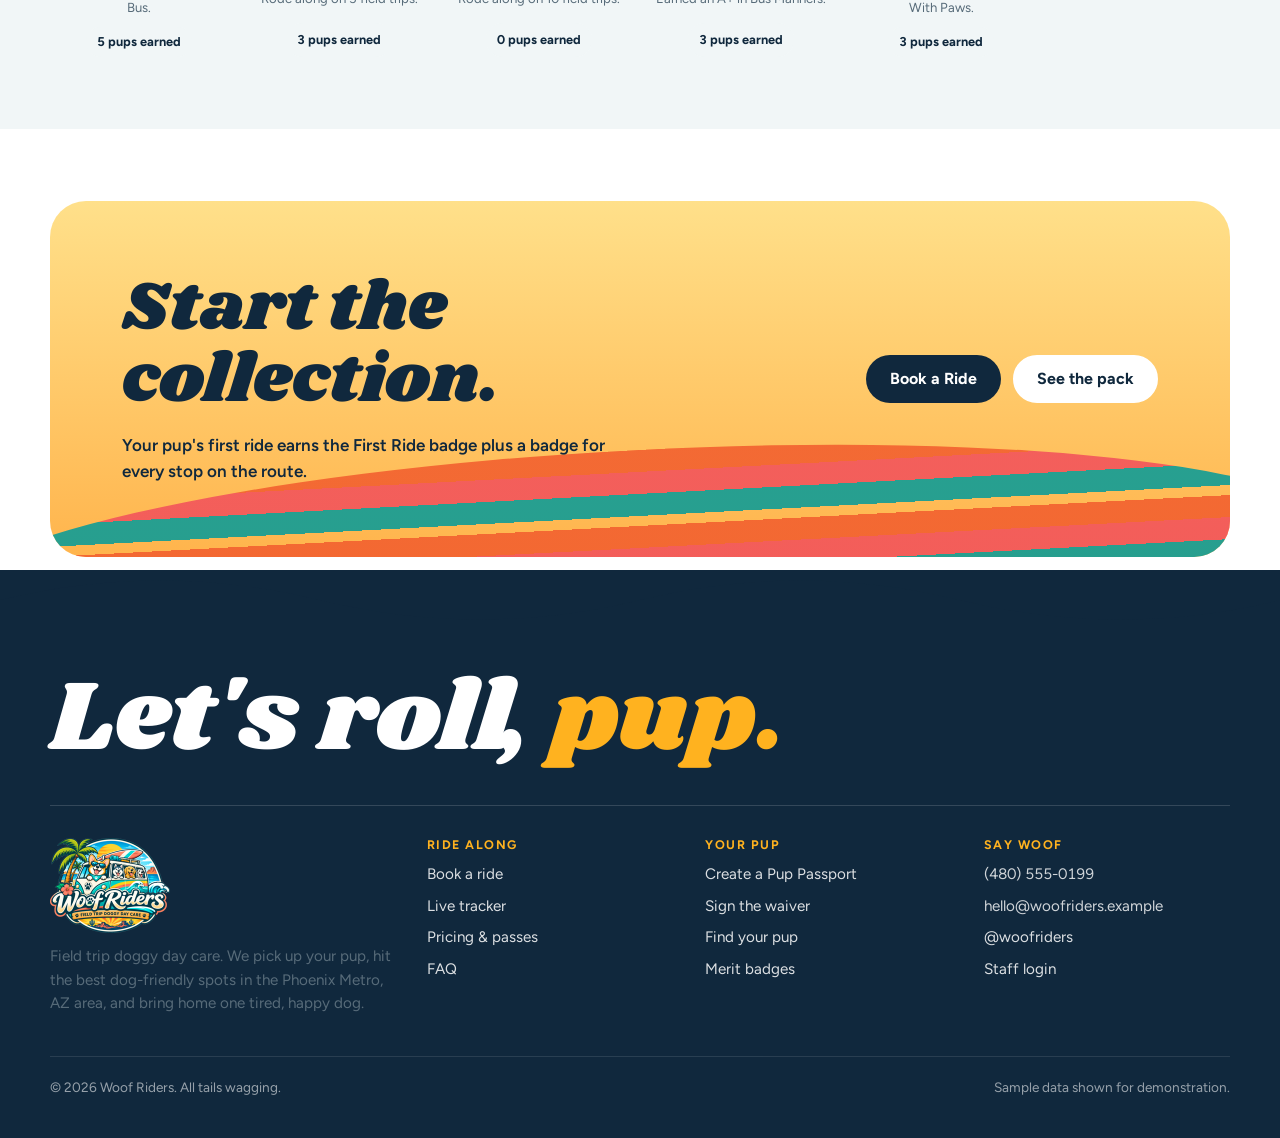
==== commit 0454bd6f: "Redesign with retro surf-van look Retro striped sun and van stripes in a sunset hero, 70s display ty" ====
--- a/badges.html
+++ b/badges.html
@@ -8,7 +8,7 @@
 <link rel="icon" href="assets/favicon.png">
 <link rel="preconnect" href="https://fonts.googleapis.com">
 <link rel="preconnect" href="https://fonts.gstatic.com" crossorigin>
-<link rel="stylesheet" href="https://fonts.googleapis.com/css2?family=Bricolage+Grotesque:opsz,wght@12..96,600;12..96,700;12..96,800&family=Figtree:wght@400;500;600;700&family=Yellowtail&display=swap">
+<link rel="stylesheet" href="https://fonts.googleapis.com/css2?family=Bricolage+Grotesque:opsz,wght@12..96,600;12..96,700;12..96,800&family=Figtree:wght@400;500;600;700&family=Shrikhand&display=swap">
 <link rel="stylesheet" href="css/styles.css">
 </head>
 <body>
@@ -17,7 +17,7 @@
   <header class="page-head">
     <div class="wrap stack">
       <p class="eyebrow">The Badge Book</p>
-      <h1 style="font-size:var(--step-3)">Earn your stripes.<br><span class="muted">Well, patches.</span></h1>
+      <h1>Earn your stripes.<br><span class="muted">Well, patches.</span></h1>
       <p class="lede">Badges are earned automatically on the bus. Visit a new stop, hit a ride milestone or ace a report card subject, and the badge is stitched onto your pup's sash.</p>
     </div>
   </header>
--- a/css/styles.css
+++ b/css/styles.css
@@ -1,9 +1,10 @@
 /* =========================================================
    Woof Riders — design system
-   Layout concept: Apple-style generous whitespace and big
-   confident type, warmed up with the logo's beach-meets-desert
-   palette. Content sits in a centered 1180px column; bands of
-   color span the full width.
+   Layout concept: "retro surf-van road trip". Apple-style space
+   and confident type, dressed in the logo's 70s van stripes,
+   a striped retro sun, sticker-style art, stitched merit-badge
+   patches, highway signs and bus tickets. Content sits in a
+   centered 1180px column; colored bands span the full width.
    ========================================================= */
 :root {
   /* Color */
@@ -24,12 +25,19 @@
   --bad: #c2412d;
   --on-accent: #ffffff;
   --shadow: 0 1px 2px rgba(16, 40, 61, .06), 0 8px 28px rgba(16, 40, 61, .08);
-  --glass: rgba(255, 255, 255, .78);
+  --glass: rgba(255, 255, 255, .72);
+  --sky-1: #fff3dc;           /* hero sky, top */
+  --sky-2: #ffd7b0;           /* hero sky, horizon */
+  --coral: #f2545b;
+  --sash: #d9c08a;            /* scout-sash khaki */
+  --sash-ink: #5b4a22;
+  --road: #1d2630;
+  --sign: #0d6b3f;            /* highway-sign green */
 
   /* Type */
   --font-display: "Bricolage Grotesque", "Figtree", system-ui, sans-serif;
   --font-body: "Figtree", system-ui, -apple-system, "Segoe UI", sans-serif;
-  --font-script: "Yellowtail", "Brush Script MT", cursive;
+  --font-script: "Shrikhand", "Bricolage Grotesque", Georgia, serif;   /* 70s van lettering */
 
   --step--1: .875rem;
   --step-0: 1.0625rem;
@@ -48,7 +56,8 @@
     --line: #24394c; --sea: #2ec7bf; --sea-soft: #12343a; --sunset: #ff7b4b; --sunset-soft: #3a2219;
     --sun: #ffc548; --sun-soft: #3a2e12; --good: #4cc983; --warn: #e3a94a; --bad: #ff7b66;
     --on-accent: #0a1520; --shadow: 0 1px 2px rgba(0,0,0,.4), 0 10px 30px rgba(0,0,0,.35);
-    --glass: rgba(10, 21, 32, .76); color-scheme: dark;
+    --glass: rgba(10, 21, 32, .72); --sky-1: #1a1838; --sky-2: #4a2340; --coral: #ff6b70; --sash: #6b5a33; --sash-ink: #f5e6c2;
+    --road: #111820; --sign: #0f7a48; color-scheme: dark;
   }
 }
 :root[data-theme="dark"] {
@@ -56,7 +65,8 @@
   --line: #24394c; --sea: #2ec7bf; --sea-soft: #12343a; --sunset: #ff7b4b; --sunset-soft: #3a2219;
   --sun: #ffc548; --sun-soft: #3a2e12; --good: #4cc983; --warn: #e3a94a; --bad: #ff7b66;
   --on-accent: #0a1520; --shadow: 0 1px 2px rgba(0,0,0,.4), 0 10px 30px rgba(0,0,0,.35);
-  --glass: rgba(10, 21, 32, .76); color-scheme: dark;
+  --glass: rgba(10, 21, 32, .72); --sky-1: #1a1838; --sky-2: #4a2340; --coral: #ff6b70; --sash: #6b5a33; --sash-ink: #f5e6c2;
+  --road: #111820; --sign: #0f7a48; color-scheme: dark;
 }
 
 *, *::before, *::after { box-sizing: border-box; }
@@ -67,15 +77,17 @@
   -webkit-font-smoothing: antialiased; overflow-x: hidden;
 }
 body::before { content: ""; position: fixed; inset: 0 0 auto; height: env(safe-area-inset-top, 0px); z-index: 60; background: var(--glass); }
-img { max-width: 100%; display: block; }
+img { max-width: 100%; height: auto; display: block; }
+main { overflow-x: clip; }
 a { color: var(--sea); text-decoration-thickness: .08em; text-underline-offset: .18em; }
 h1, h2, h3, h4 { font-family: var(--font-display); line-height: 1.05; letter-spacing: -.02em; margin: 0; text-wrap: balance; }
-h1 { font-size: var(--step-4); font-weight: 800; }
+h1 { font-family: var(--font-script); font-size: var(--step-4); font-weight: 400; letter-spacing: -.005em; line-height: 1.02; }
 h2 { font-size: var(--step-3); font-weight: 800; }
 h3 { font-size: var(--step-1); font-weight: 700; letter-spacing: -.01em; }
 p { margin: 0; }
 :focus-visible { outline: 3px solid var(--sun); outline-offset: 2px; border-radius: 6px; }
 .script { font-family: var(--font-script); font-weight: 400; letter-spacing: 0; color: var(--sunset); }
+h1 .script { color: var(--sunset); }
 .muted { color: var(--muted); }
 .num { font-variant-numeric: tabular-nums; }
 .sr-only { position: absolute; width: 1px; height: 1px; overflow: hidden; clip: rect(0 0 0 0); white-space: nowrap; }
@@ -104,31 +116,40 @@
 @media (max-width: 640px) { .g2, .g3, .g4 { grid-template-columns: minmax(0, 1fr); } }
 .section-head { display: grid; gap: 14px; max-width: 760px; margin-bottom: clamp(32px, 5vw, 56px); }
 .section-head.center { margin-inline: auto; text-align: center; justify-items: center; }
-.eyebrow { font-weight: 700; font-size: var(--step--1); letter-spacing: .12em; text-transform: uppercase; color: var(--sea); }
+.eyebrow { font-weight: 800; font-size: .8rem; letter-spacing: .14em; text-transform: uppercase; color: var(--sea); display: inline-flex; align-items: center; gap: 8px; }
+.eyebrow::before { content: ""; width: 22px; height: 6px; border-radius: 3px; background: linear-gradient(90deg, var(--sun) 0 33%, var(--sunset) 33% 66%, var(--sea) 66%); }
+.section-head.center .eyebrow, .center > .eyebrow { justify-self: center; }
 .lede { font-size: var(--step-1); color: var(--muted); max-width: 62ch; }
 
-/* ---------- nav ---------- */
+/* ---------- nav: floating pill ---------- */
 .site-nav {
-  position: sticky; top: env(safe-area-inset-top, 0px); z-index: 50;
+  position: sticky; top: calc(env(safe-area-inset-top, 0px) + 12px); z-index: 50; margin-top: 12px;
+  padding-left: max(16px, env(safe-area-inset-left, 0px)); padding-right: max(16px, env(safe-area-inset-right, 0px));
+  pointer-events: none;
+}
+.nav-pill {
+  pointer-events: auto; position: relative; max-width: calc(var(--wrap) + 24px); margin-inline: auto;
+  display: flex; align-items: center; gap: 16px; min-height: 60px; padding: 6px 8px 6px 14px; border-radius: 999px;
   background: var(--glass); backdrop-filter: saturate(180%) blur(18px); -webkit-backdrop-filter: saturate(180%) blur(18px);
-  border-bottom: 1px solid var(--line);
-}
-.site-nav .wrap { display: flex; align-items: center; gap: 20px; min-height: 64px; }
+  border: 1px solid color-mix(in srgb, var(--line) 70%, transparent); box-shadow: 0 8px 30px rgba(16, 40, 61, .10);
+}
 .brand { display: flex; align-items: center; gap: 10px; text-decoration: none; color: var(--ink); flex-shrink: 0; }
-.brand img { width: 52px; height: auto; }
-.brand span { font-family: var(--font-script); font-size: 1.6rem; color: var(--ink); line-height: 1; }
-.nav-links { display: flex; gap: 4px; margin-left: auto; align-items: center; }
-.nav-links a { color: var(--ink); text-decoration: none; font-size: .95rem; font-weight: 600; padding: 8px 12px; border-radius: 999px; opacity: .82; }
-.nav-links a:hover { opacity: 1; background: var(--bg-alt); }
-.nav-links a[aria-current="page"] { opacity: 1; color: var(--sea); }
+.brand img { width: 46px; height: auto; transition: transform .3s cubic-bezier(.2, 1.6, .4, 1); }
+.brand:hover img { transform: rotate(-8deg) scale(1.08); }
+.brand span { font-family: var(--font-script); font-size: 1.3rem; color: var(--ink); line-height: 1; }
+.nav-links { display: flex; gap: 2px; margin-left: auto; align-items: center; }
+.nav-links a { color: var(--ink); text-decoration: none; font-size: .93rem; font-weight: 600; padding: 9px 12px; border-radius: 999px; opacity: .8; transition: background .15s, opacity .15s; }
+.nav-links a:hover { opacity: 1; background: color-mix(in srgb, var(--ink) 7%, transparent); }
+.nav-links a[aria-current="page"] { opacity: 1; background: var(--ink); color: var(--bg); }
 .nav-links .live-link::before { content: ""; display: inline-block; width: 8px; height: 8px; border-radius: 50%; background: var(--sunset); margin-right: 7px; vertical-align: 1px; animation: pulse 1.6s infinite; }
-.nav-toggle { display: none; margin-left: auto; background: none; border: 0; color: var(--ink); padding: 10px; cursor: pointer; }
-@media (max-width: 1020px) {
-  .nav-toggle { display: block; }
-  .nav-links { display: none; position: absolute; left: 0; right: 0; top: 100%; flex-direction: column; align-items: stretch; padding: 12px max(16px, env(safe-area-inset-right, 0px)) 20px max(16px, env(safe-area-inset-left, 0px)); background: var(--bg); border-bottom: 1px solid var(--line); box-shadow: var(--shadow); }
+.nav-links .btn { margin-left: 6px; }
+.nav-toggle { display: none; margin-left: auto; background: var(--ink); border: 0; color: var(--bg); width: 46px; height: 46px; border-radius: 50%; cursor: pointer; place-items: center; }
+@media (max-width: 1060px) {
+  .nav-toggle { display: grid; }
+  .nav-links { display: none; position: absolute; left: 0; right: 0; top: calc(100% + 8px); flex-direction: column; align-items: stretch; padding: 12px; background: var(--surface); border: 1px solid var(--line); border-radius: 24px; box-shadow: var(--shadow); }
   .nav-links.open { display: flex; }
   .nav-links a { padding: 12px 14px; font-size: 1.05rem; }
-  .nav-links .btn { margin-top: 6px; justify-content: center; }
+  .nav-links .btn { margin: 6px 0 0; justify-content: center; }
 }
 
 /* ---------- buttons ---------- */
@@ -162,84 +183,165 @@
 .pill.sea { background: var(--sea-soft); color: var(--sea); }
 @keyframes pulse { 0%, 100% { opacity: 1; } 50% { opacity: .35; } }
 
-/* ---------- hero ---------- */
-.hero { padding-block: clamp(40px, 6vw, 88px) clamp(48px, 7vw, 96px); overflow: hidden; position: relative; }
-.hero-grid { display: grid; grid-template-columns: minmax(0, 1.05fr) minmax(0, 1fr); gap: clamp(24px, 4vw, 64px); align-items: center; }
-.hero h1 .script { display: block; font-size: .78em; margin-top: .08em; transform: rotate(-3deg); transform-origin: left; }
-.hero .lede { margin-top: 22px; }
-.hero .row { margin-top: 32px; }
+/* ---------- hero: sunset, retro sun, van stripes ---------- */
+.hero { position: relative; overflow: hidden; margin-top: -72px; padding-block: calc(72px + clamp(40px, 6vw, 80px)) clamp(120px, 14vw, 190px);
+  background: linear-gradient(180deg, var(--sky-1) 0%, var(--sky-2) 100%); isolation: isolate; }
+.hero::after { /* film grain */
+  content: ""; position: absolute; inset: 0; z-index: -1; opacity: .35; mix-blend-mode: multiply; pointer-events: none;
+  background-image: url("data:image/svg+xml,%3Csvg xmlns='http://www.w3.org/2000/svg' width='160' height='160'%3E%3Cfilter id='n'%3E%3CfeTurbulence type='fractalNoise' baseFrequency='.9' numOctaves='2' stitchTiles='stitch'/%3E%3CfeColorMatrix values='0 0 0 0 .5 0 0 0 0 .35 0 0 0 0 .2 0 0 0 .18 0'/%3E%3C/filter%3E%3Crect width='100%25' height='100%25' filter='url(%23n)'/%3E%3C/svg%3E");
+}
+.retro-sun { position: absolute; z-index: -2; width: min(62vw, 720px); aspect-ratio: 1; max-width: 100%; right: -8%; top: 4%; border-radius: 50%;
+  background: linear-gradient(180deg, #ffd23f 0%, #ffa62b 45%, #f2602f 80%, #f2545b 100%);
+  -webkit-mask: linear-gradient(#000 0 52%, transparent 52% 55%, #000 55% 63%, transparent 63% 67%, #000 67% 74%, transparent 74% 79%, #000 79% 85%, transparent 85% 91%, #000 91%);
+          mask: linear-gradient(#000 0 52%, transparent 52% 55%, #000 55% 63%, transparent 63% 67%, #000 67% 74%, transparent 74% 79%, #000 79% 85%, transparent 85% 91%, #000 91%);
+  animation: rise 1.4s cubic-bezier(.2, .8, .2, 1) both; }
+@keyframes rise { from { transform: translateY(14%); } to { transform: none; } }
+.van-stripes { position: absolute; left: 0; right: 0; bottom: 0; width: 100%; height: clamp(110px, 14vw, 200px); z-index: -1; display: block; }
+.hero-grid { display: grid; grid-template-columns: minmax(0, 1.1fr) minmax(0, .9fr); gap: clamp(24px, 4vw, 64px); align-items: center; }
+.hero-kicker { display: inline-flex; align-items: center; gap: 8px; padding: 7px 14px 7px 8px; border-radius: 999px; background: var(--ink); color: var(--bg); font-weight: 700; font-size: .88rem; }
+.hero-kicker b { background: var(--sun); color: #10283d; border-radius: 999px; padding: 2px 9px; font-size: .78rem; }
+.mega { font-size: clamp(3.1rem, 1.6rem + 6.4vw, 7.4rem); line-height: .92; margin-top: 22px; color: var(--ink); }
+.mega .pop { color: var(--sunset); display: inline-block; position: relative; }
+.mega .pop::after { /* hand-drawn underline swoosh */
+  content: ""; position: absolute; left: 2%; right: -2%; bottom: -.12em; height: .2em;
+  background: url("data:image/svg+xml,%3Csvg xmlns='http://www.w3.org/2000/svg' viewBox='0 0 300 24' preserveAspectRatio='none'%3E%3Cpath d='M4 16 C 70 4, 150 4, 296 12' fill='none' stroke='%230f9c96' stroke-width='8' stroke-linecap='round'/%3E%3C/svg%3E") center/100% 100% no-repeat; }
+.hero .lede { margin-top: 30px; color: color-mix(in srgb, var(--ink) 78%, transparent); }
+.hero .row { margin-top: 30px; }
 .hero-art { position: relative; }
-.hero-art img { width: 100%; filter: drop-shadow(0 24px 40px rgba(16, 40, 61, .18)); animation: cruise 6s ease-in-out infinite; }
-.hero-art .sun-disc { position: absolute; inset: 8% 10% auto auto; width: 70%; aspect-ratio: 1; max-width: 100%; border-radius: 50%; background: radial-gradient(circle, var(--sun-soft) 0%, transparent 70%); z-index: -1; }
-@keyframes cruise { 0%, 100% { transform: translateY(0) rotate(0deg); } 50% { transform: translateY(-8px) rotate(-.6deg); } }
-@media (max-width: 860px) { .hero-grid { grid-template-columns: minmax(0, 1fr); } .hero-art { max-width: 520px; margin-inline: auto; } }
-.trust-row { display: flex; gap: 28px; flex-wrap: wrap; margin-top: 36px; color: var(--muted); font-size: .95rem; }
-.trust-row strong { display: block; font-family: var(--font-display); font-size: 1.6rem; color: var(--ink); line-height: 1.1; }
-
-/* live strip under hero */
-.live-strip { display: flex; gap: 16px; align-items: center; flex-wrap: wrap; justify-content: space-between; padding: 18px 22px; border-radius: var(--radius); background: var(--ink); color: var(--bg); }
-.live-strip .pill.live { background: color-mix(in srgb, var(--sunset) 25%, transparent); }
-.live-strip p { color: inherit; opacity: .9; }
-.live-strip .btn { background: var(--sun); color: #10283d; }
-
-/* ---------- feature tiles ---------- */
-.tile { border-radius: var(--radius-lg); padding: clamp(24px, 3vw, 40px); background: var(--surface); border: 1px solid var(--line); display: grid; gap: 12px; align-content: start; min-width: 0; }
-.tile .icon { width: 52px; height: 52px; border-radius: 16px; display: grid; place-items: center; background: var(--sea-soft); color: var(--sea); }
-.tile .icon svg { width: 28px; height: 28px; }
-.tile.sun .icon { background: var(--sun-soft); color: var(--warn); }
-.tile.sunset .icon { background: var(--sunset-soft); color: var(--sunset); }
-.tile p { color: var(--muted); }
-.tile.feature { grid-column: span 2; background: linear-gradient(135deg, var(--sea) 0%, color-mix(in srgb, var(--sea) 60%, var(--ink)) 100%); color: #fff; border: 0; }
-.tile.feature p { color: rgba(255,255,255,.88); }
-.tile.feature .icon { background: rgba(255,255,255,.18); color: #fff; }
-@media (max-width: 960px) { .tile.feature { grid-column: span 2; } }
-@media (max-width: 640px) { .tile.feature { grid-column: auto; } }
-
-/* how a day works: real timeline, so numbering means something */
-.day-line { display: grid; grid-template-columns: repeat(5, minmax(0, 1fr)); gap: 16px; position: relative; }
-.day-line::before { content: ""; position: absolute; left: 0; right: 0; top: 23px; border-top: 3px dashed var(--line); }
-.day-stop { position: relative; display: grid; gap: 8px; align-content: start; }
-.day-stop time { justify-self: start; background: var(--ink); color: var(--bg); font-weight: 700; font-size: .85rem; padding: 12px 14px; border-radius: 999px; position: relative; font-variant-numeric: tabular-nums; }
-.day-stop h3 { margin-top: 8px; }
-.day-stop p { color: var(--muted); font-size: .95rem; }
+.sticker { filter: drop-shadow(0 0 0 #fff) drop-shadow(3px 0 0 #fff) drop-shadow(-3px 0 0 #fff) drop-shadow(0 3px 0 #fff) drop-shadow(0 -3px 0 #fff) drop-shadow(0 18px 24px rgba(16, 40, 61, .25)); }
+.hero-art > img { width: 100%; transform: rotate(-4deg); animation: cruise 6s ease-in-out infinite; }
+@keyframes cruise { 0%, 100% { transform: rotate(-4deg) translateY(0); } 50% { transform: rotate(-2.5deg) translateY(-10px); } }
+.float-patch { position: absolute; width: clamp(64px, 8vw, 92px); aspect-ratio: 1; animation: bob 5s ease-in-out infinite; }
+.float-patch .medal { width: 100%; height: 100%; font-size: clamp(1.6rem, 2.6vw, 2.3rem); }
+.float-patch.p1 { left: -4%; top: 6%; --r: -12deg; }
+.float-patch.p2 { right: 2%; top: -2%; --r: 10deg; animation-delay: -1.6s; }
+.float-patch.p3 { left: 8%; bottom: -6%; --r: 6deg; animation-delay: -3s; }
+@keyframes bob { 0%, 100% { transform: rotate(var(--r)) translateY(0); } 50% { transform: rotate(calc(var(--r) * -1)) translateY(-8px); } }
+@media (max-width: 860px) { .hero-grid { grid-template-columns: minmax(0, 1fr); } .hero-art { max-width: 460px; margin: 12px auto 0; width: 100%; } .retro-sun { width: 120vw; right: -50%; top: auto; bottom: 90px; } }
+.trust-row { display: flex; gap: 10px; flex-wrap: wrap; margin-top: 34px; }
+.trust-row div { background: color-mix(in srgb, var(--surface) 70%, transparent); border: 1px solid color-mix(in srgb, var(--ink) 12%, transparent); border-radius: 16px; padding: 10px 14px; font-size: .85rem; color: var(--muted); font-weight: 600; backdrop-filter: blur(6px); }
+.trust-row strong { display: block; font-family: var(--font-display); font-size: 1.35rem; color: var(--ink); line-height: 1.1; font-weight: 800; }
+
+/* ticker of stop names */
+.marquee { background: var(--ink); color: var(--bg); overflow: hidden; padding-block: 16px; position: relative; z-index: 2; transform: rotate(-1.4deg); margin: -34px -10px 0; box-shadow: 0 10px 30px rgba(16, 40, 61, .2); }
+.marquee-track { display: flex; gap: 0; width: max-content; animation: ticker 38s linear infinite; }
+.marquee span { font-family: var(--font-script); font-size: clamp(1.2rem, 2vw, 1.6rem); white-space: nowrap; padding-inline: 22px; display: inline-flex; align-items: center; gap: 22px; }
+.marquee span::after { content: "\2733"; color: var(--sun); font-family: var(--font-body); font-size: .9em; }
+@keyframes ticker { to { transform: translateX(-50%); } }
+
+/* live strip */
+.live-strip { display: flex; gap: 16px; align-items: center; flex-wrap: wrap; justify-content: space-between; padding: 14px 14px 14px 22px; border-radius: 999px; background: var(--surface); border: 1px solid var(--line); box-shadow: var(--shadow); }
+.live-strip p { font-weight: 600; }
+@media (max-width: 640px) { .live-strip { border-radius: 24px; } }
+
+/* ---------- bento tiles ---------- */
+.bento { display: grid; gap: 18px; grid-template-columns: repeat(4, minmax(0, 1fr)); grid-auto-rows: minmax(220px, auto); }
+.tile { position: relative; overflow: hidden; border-radius: var(--radius-lg); padding: clamp(22px, 2.6vw, 32px); display: grid; gap: 10px; align-content: end; min-width: 0;
+  background: var(--surface); border: 1px solid var(--line); transition: transform .35s cubic-bezier(.2, 1.4, .4, 1), box-shadow .35s; }
+.tile:hover { transform: translateY(-4px) rotate(-.4deg); box-shadow: var(--shadow); }
+.tile p { color: color-mix(in srgb, currentColor 78%, transparent); max-width: 40ch; }
+.tile h3 { font-size: 1.45rem; letter-spacing: -.02em; }
+.tile .art { position: absolute; top: 18px; right: 18px; font-size: clamp(2.6rem, 4vw, 3.6rem); transform: rotate(10deg); line-height: 1; transition: transform .4s cubic-bezier(.2, 1.6, .4, 1); }
+.tile:hover .art { transform: rotate(-6deg) scale(1.12); }
+.tile .tag { justify-self: start; font-size: .75rem; font-weight: 800; letter-spacing: .1em; text-transform: uppercase; padding: 5px 10px; border-radius: 999px; background: color-mix(in srgb, currentColor 12%, transparent); }
+.tile.sun { background: var(--sun-soft); border-color: transparent; }
+.tile.sunset { background: var(--sunset-soft); border-color: transparent; }
+.tile.sea { background: var(--sea-soft); border-color: transparent; }
+.tile.ink { background: var(--ink); color: var(--bg); border-color: transparent; }
+.tile.feature { grid-column: span 2; grid-row: span 2; color: #fff; border: 0; align-content: end;
+  background: radial-gradient(circle at 80% 18%, #ffd23f 0 9%, transparent 9.4%), linear-gradient(160deg, #0f9c96 0%, #0b6f86 55%, #10283d 100%); }
+.tile.feature .art { font-size: 0; top: 0; right: 0; left: 0; bottom: 40%; transform: none; }
+.tile.feature h3 { font-family: var(--font-script); font-weight: 400; font-size: clamp(2rem, 3.4vw, 3rem); letter-spacing: 0; }
+.mini-map { position: absolute; inset: 0 0 38% 0; }
+.mini-map path.route { fill: none; stroke: #fff; stroke-width: 4; stroke-linecap: round; stroke-dasharray: 2 12; opacity: .85; }
+.mini-map .bus { animation: drive 7s ease-in-out infinite alternate; offset-path: path("M60 200 C 160 90, 250 230, 360 120 S 520 60, 600 150"); }
+@keyframes drive { from { offset-distance: 0%; } to { offset-distance: 100%; } }
+.tile.wide { grid-column: span 2; }
+@media (max-width: 960px) { .bento { grid-template-columns: repeat(2, minmax(0, 1fr)); } .tile.feature { grid-row: span 1; min-height: 360px; } }
+@media (max-width: 600px) { .bento { grid-template-columns: minmax(0, 1fr); } .tile.feature, .tile.wide { grid-column: auto; } }
+
+/* ---------- the road: a day on the bus ---------- */
+.road-band { background: var(--road); color: #f3efe6; position: relative; overflow: hidden; }
+.road-band .eyebrow { color: var(--sun); }
+.road-band h2 { color: #fff; }
+.road-band .lede { color: #b9c3cc; }
+.day-line { display: grid; grid-template-columns: repeat(5, minmax(0, 1fr)); gap: 18px; position: relative; padding-top: 30px; }
+.day-line::before { content: ""; position: absolute; left: -50vw; right: -50vw; top: 108px; height: 10px; background: repeating-linear-gradient(90deg, #ffc548 0 46px, transparent 46px 80px); opacity: .9; }
+.day-stop { position: relative; display: grid; gap: 10px; align-content: start; }
+.day-stop time { justify-self: start; background: var(--sign); color: #fff; font: 800 1.15rem var(--font-display); padding: 14px 16px 12px; border-radius: 10px; border: 3px solid #fff; box-shadow: 0 0 0 3px var(--sign), 0 12px 24px rgba(0,0,0,.35); font-variant-numeric: tabular-nums; line-height: 1; margin-bottom: 38px; position: relative; }
+.day-stop time::after { content: ""; position: absolute; left: 50%; top: 100%; width: 6px; height: 30px; margin-left: -3px; background: #8a96a3; transform: translateY(6px); z-index: -1; }
+.day-stop h3 { color: #fff; }
+.day-stop p { color: #b9c3cc; font-size: .95rem; }
+.day-stop .emoji { font-size: 1.8rem; line-height: 1; }
 @media (max-width: 860px) {
-  .day-line { grid-template-columns: minmax(0, 1fr); gap: 22px; }
-  .day-line::before { left: 34px; right: auto; top: 0; bottom: 0; border-top: 0; border-left: 3px dashed var(--line); }
-  .day-stop { grid-template-columns: 76px minmax(0, 1fr); column-gap: 16px; }
-  .day-stop time { grid-row: span 2; justify-self: center; padding: 10px; }
-  .day-stop h3 { margin-top: 0; }
-}
-
-/* ---------- merit badges ---------- */
-.badge-grid { display: grid; gap: 20px; grid-template-columns: repeat(auto-fill, minmax(150px, 1fr)); }
-.badge-grid.compact { grid-template-columns: repeat(auto-fill, minmax(112px, 1fr)); gap: 14px; }
+  .day-line { grid-template-columns: minmax(0, 1fr); gap: 26px; padding-top: 0; }
+  .day-line::before { left: 52px; right: auto; top: -60px; bottom: -60px; width: 10px; height: auto; background: repeating-linear-gradient(180deg, #ffc548 0 46px, transparent 46px 80px); }
+  .day-stop { grid-template-columns: 112px minmax(0, 1fr); column-gap: 18px; align-items: start; }
+  .day-stop time { grid-row: span 3; margin-bottom: 0; justify-self: center; }
+  .day-stop time::after { display: none; }
+}
+
+/* ---------- merit badges: stitched patches ---------- */
+.badge-grid { display: grid; gap: 22px; grid-template-columns: repeat(auto-fill, minmax(150px, 1fr)); }
+.badge-grid.compact { grid-template-columns: repeat(auto-fill, minmax(108px, 1fr)); gap: 14px; }
 .badge { display: grid; justify-items: center; text-align: center; gap: 10px; min-width: 0; }
 .medal {
   --c: var(--sea);
-  width: 104px; height: 104px; border-radius: 50%; display: grid; place-items: center; position: relative;
-  background: radial-gradient(circle at 35% 30%, color-mix(in srgb, var(--c) 55%, #fff) 0%, var(--c) 70%);
-  box-shadow: inset 0 0 0 6px color-mix(in srgb, var(--c) 70%, #000), inset 0 0 0 9px rgba(255,255,255,.75), 0 6px 16px color-mix(in srgb, var(--c) 35%, transparent);
-  font-size: 2.6rem; line-height: 1;
-}
-.medal::after { content: ""; position: absolute; inset: 12px; border-radius: 50%; border: 2px dashed rgba(255,255,255,.7); }
-.compact .medal { width: 80px; height: 80px; font-size: 2rem; }
-.compact .medal::after { inset: 10px; }
-.badge.locked .medal { filter: grayscale(1); opacity: .32; }
-.badge.locked .medal::before { content: "\1F512"; position: absolute; right: -2px; bottom: -2px; font-size: 1.1rem; background: var(--surface); border-radius: 50%; padding: 4px; filter: none; }
-.badge h4 { font-family: var(--font-display); font-size: 1rem; letter-spacing: -.01em; }
+  width: 108px; height: 108px; border-radius: 50%; display: grid; place-items: center; position: relative;
+  background:
+    repeating-linear-gradient(45deg, rgba(255,255,255,.07) 0 2px, transparent 2px 5px),
+    radial-gradient(circle at 35% 28%, color-mix(in srgb, var(--c) 45%, #fff) 0%, var(--c) 72%);
+  border: 7px solid color-mix(in srgb, var(--c) 62%, #000);
+  box-shadow: 0 0 0 2px color-mix(in srgb, var(--c) 40%, #000), 0 8px 0 -2px color-mix(in srgb, var(--c) 40%, #000), 0 14px 22px rgba(16, 40, 61, .22);
+  font-size: 2.7rem; line-height: 1; transition: transform .4s cubic-bezier(.2, 1.6, .4, 1);
+}
+.medal::after { content: ""; position: absolute; inset: 3px; border-radius: 50%; border: 2.5px dashed rgba(255,255,255,.75); pointer-events: none; }
+.badge:hover .medal { transform: rotate(-10deg) scale(1.06); }
+.compact .medal { width: 84px; height: 84px; font-size: 2rem; border-width: 6px; }
+.badge.locked .medal { filter: grayscale(1); opacity: .3; box-shadow: none; }
+.badge.locked .medal::before { content: "\1F512"; position: absolute; right: -6px; bottom: -6px; font-size: 1rem; background: var(--surface); border-radius: 50%; padding: 5px; }
+.badge h4 { font-family: var(--font-display); font-size: 1rem; letter-spacing: -.01em; font-weight: 800; }
 .badge small { color: var(--muted); font-size: .82rem; line-height: 1.35; }
-.badge.new .medal { animation: pop .7s cubic-bezier(.2, 1.6, .4, 1); }
-@keyframes pop { 0% { transform: scale(.4) rotate(-20deg); } 100% { transform: scale(1) rotate(0); } }
-
-/* ---------- pricing ---------- */
+
+/* the scout sash on the home page */
+.sash { background: var(--sash); color: var(--sash-ink); transform: rotate(-2deg); margin-inline: -4vw; padding-block: 40px; position: relative;
+  box-shadow: inset 0 10px 0 -4px color-mix(in srgb, var(--sash) 70%, #000), inset 0 -10px 0 -4px color-mix(in srgb, var(--sash) 70%, #000); }
+.sash::before, .sash::after { content: ""; position: absolute; left: 0; right: 0; border-top: 2.5px dashed color-mix(in srgb, var(--sash-ink) 45%, transparent); }
+.sash::before { top: 14px; } .sash::after { bottom: 14px; }
+.sash-track { display: flex; gap: clamp(20px, 3vw, 44px); width: max-content; animation: ticker 50s linear infinite; padding-inline: 20px; }
+.sash:hover .sash-track { animation-play-state: paused; }
+.sash .badge { width: 130px; }
+.sash .badge h4 { color: var(--sash-ink); }
+.sash .badge:nth-child(odd) .medal { transform: rotate(-6deg); }
+.sash .badge:nth-child(even) .medal { transform: rotate(5deg); }
+
+/* ---------- pricing: bus tickets ---------- */
+.tickets { display: grid; gap: 26px; grid-template-columns: repeat(3, minmax(0, 1fr)); align-items: stretch; }
+@media (max-width: 960px) { .tickets { grid-template-columns: minmax(0, 1fr); max-width: 520px; margin-inline: auto; } }
+.ticket { --t: var(--surface); --hole: var(--bg-alt); position: relative; background: var(--t); border-radius: 22px; display: grid; grid-template-rows: auto auto 1fr; min-width: 0;
+  box-shadow: 0 1px 0 var(--line), 0 18px 40px rgba(16, 40, 61, .10); transition: transform .35s cubic-bezier(.2, 1.4, .4, 1); }
+.ticket:hover { transform: translateY(-6px) rotate(-.6deg); }
+.ticket-top { padding: 26px 26px 22px; display: grid; gap: 8px; position: relative; }
+.ticket-top .admit { font-size: .72rem; font-weight: 800; letter-spacing: .18em; text-transform: uppercase; opacity: .7; }
+.ticket-top h3 { font-size: 1.4rem; }
+.ticket .price { font-family: var(--font-script); font-size: 3.4rem; line-height: 1; letter-spacing: 0; }
+.ticket .price small { font-family: var(--font-body); font-size: 1rem; font-weight: 600; opacity: .7; }
+.perf { position: relative; height: 0; border-top: 3px dashed color-mix(in srgb, currentColor 22%, transparent); margin-inline: 22px; }
+.perf::before, .perf::after { content: ""; position: absolute; top: -17px; width: 32px; height: 32px; border-radius: 50%; background: var(--hole); }
+.perf::before { left: -40px; } .perf::after { right: -40px; }
+.ticket-body { padding: 22px 26px 26px; display: grid; gap: 18px; align-content: space-between; }
+.ticket ul { margin: 0; padding: 0; list-style: none; display: grid; gap: 10px; }
+.ticket li { padding-left: 28px; position: relative; }
+.ticket li::before { content: "\1F43E"; position: absolute; left: 0; top: 0; font-size: .95rem; }
+.ticket.best { --t: var(--ink); color: var(--bg); transform: translateY(-10px) rotate(1deg); }
+.ticket.best:hover { transform: translateY(-14px) rotate(.2deg); }
+.ticket.best .price { color: var(--sun); }
+.ticket .stamp { position: absolute; top: 18px; right: 18px; font: 800 .72rem var(--font-body); letter-spacing: .12em; text-transform: uppercase; color: var(--sunset); border: 2.5px solid currentColor; border-radius: 10px; padding: 6px 9px; transform: rotate(8deg); }
+.ticket.best .stamp { color: var(--sun); }
+.ticket.best .btn.ghost { color: var(--bg); border-color: color-mix(in srgb, var(--bg) 35%, transparent); }
+
+/* older price-card class kept for inner pages */
 .price-card { display: grid; gap: 16px; align-content: start; }
-.price-card .price { font-family: var(--font-display); font-size: 3rem; font-weight: 800; line-height: 1; letter-spacing: -.03em; }
-.price-card .price small { font-size: 1rem; font-weight: 600; color: var(--muted); letter-spacing: 0; }
-.price-card ul { margin: 0; padding: 0; list-style: none; display: grid; gap: 10px; }
-.price-card li { padding-left: 28px; position: relative; }
-.price-card li::before { content: ""; position: absolute; left: 0; top: .3em; width: 18px; height: 18px; border-radius: 50%; background: var(--sea-soft) url("data:image/svg+xml,%3Csvg xmlns='http://www.w3.org/2000/svg' viewBox='0 0 20 20'%3E%3Cpath d='M5 10.5l3 3 7-7' fill='none' stroke='%230f9c96' stroke-width='2.5' stroke-linecap='round' stroke-linejoin='round'/%3E%3C/svg%3E") center/14px no-repeat; }
-.price-card.best { border: 2px solid var(--sunset); position: relative; }
-.price-card.best .pill { position: absolute; top: -14px; left: 24px; background: var(--sunset); color: var(--on-accent); }
 
 /* ---------- quotes / faq ---------- */
 .quote { display: grid; gap: 16px; align-content: space-between; }
@@ -256,16 +358,26 @@
 details.faq p { margin-top: 12px; color: var(--muted); max-width: 70ch; }
 
 /* ---------- CTA band ---------- */
-.cta-band { background: var(--ink); color: var(--bg); border-radius: var(--radius-lg); padding: clamp(32px, 6vw, 72px); display: grid; grid-template-columns: minmax(0, 1.4fr) minmax(0, 1fr); gap: 32px; align-items: center; overflow: hidden; position: relative; }
-.cta-band h2 { color: inherit; }
-.cta-band p { opacity: .85; margin-top: 14px; }
+.cta-band { color: #10283d; border-radius: 36px; padding: clamp(32px, 6vw, 72px); display: grid; grid-template-columns: minmax(0, 1.4fr) minmax(0, 1fr); gap: 32px; align-items: center; overflow: hidden; position: relative; isolation: isolate;
+  background: linear-gradient(180deg, #ffe08a 0%, #ffb44c 100%); }
+.cta-band::before { content: ""; position: absolute; inset: auto -10% -40% -10%; height: 70%; z-index: -1;
+  background: repeating-linear-gradient(180deg, #f2602f 0 22px, #f2545b 22px 44px, #0f9c96 44px 66px, transparent 66px 76px); border-radius: 50% 50% 0 0; transform: rotate(-3deg); opacity: .9; }
+.cta-band h2 { color: inherit; font-family: var(--font-script); font-weight: 400; font-size: clamp(2.4rem, 1.6rem + 3.4vw, 4.4rem); letter-spacing: 0; }
+.cta-band p { margin-top: 14px; font-weight: 600; max-width: 46ch; }
 .cta-band .row { justify-content: flex-end; }
-.cta-band .btn.ghost { color: var(--bg); border-color: color-mix(in srgb, var(--bg) 40%, transparent); }
+.cta-band .btn { background: #10283d; color: #fff; }
+.cta-band .btn.ghost { background: #fff; color: #10283d; border-color: #fff; }
 @media (max-width: 760px) { .cta-band { grid-template-columns: minmax(0, 1fr); } .cta-band .row { justify-content: flex-start; } }
 
-/* ---------- page header ---------- */
-.page-head { padding-block: clamp(40px, 6vw, 80px) clamp(24px, 4vw, 40px); }
+/* ---------- page header (inner pages) ---------- */
+.page-head { margin-top: -72px; padding-block: calc(72px + clamp(36px, 5vw, 72px)) clamp(36px, 5vw, 56px); position: relative; isolation: isolate; overflow: hidden;
+  background: linear-gradient(180deg, var(--sky-1) 0%, var(--bg) 100%); }
+.page-head::before { content: ""; position: absolute; z-index: -1; width: 380px; aspect-ratio: 1; max-width: 70%; right: -60px; top: 40px; border-radius: 50%;
+  background: linear-gradient(180deg, #ffd23f, #f2602f); opacity: .55;
+  -webkit-mask: linear-gradient(#000 0 50%, transparent 50% 56%, #000 56% 66%, transparent 66% 73%, #000 73% 82%, transparent 82% 90%, #000 90%);
+          mask: linear-gradient(#000 0 50%, transparent 50% 56%, #000 56% 66%, transparent 66% 73%, #000 73% 82%, transparent 82% 90%, #000 90%); }
 .page-head .lede { margin-top: 16px; }
+.page-head h1 { font-size: clamp(2.4rem, 1.4rem + 4vw, 4.6rem); }
 
 /* ---------- forms ---------- */
 .form-card { background: var(--surface); border: 1px solid var(--line); border-radius: var(--radius-lg); padding: clamp(20px, 4vw, 40px); }
@@ -392,6 +504,7 @@
 .pup-hero { display: grid; grid-template-columns: 260px minmax(0, 1fr); gap: clamp(24px, 4vw, 56px); align-items: center; }
 .pup-photo { width: 100%; max-width: 260px; aspect-ratio: 1; border-radius: 40% 60% 55% 45% / 50% 45% 55% 50%; overflow: hidden; position: relative; background: var(--sun-soft); box-shadow: var(--shadow); }
 .pup-photo img { width: 100%; height: 100%; object-fit: cover; }
+.pup-hero .pup-photo { border: 6px solid #fff; transform: rotate(-3deg); box-shadow: 0 18px 36px rgba(16, 40, 61, .2); }
 .pup-photo .scene .big { font-size: 6rem; }
 @media (max-width: 720px) { .pup-hero { grid-template-columns: minmax(0, 1fr); } .pup-photo { max-width: 200px; } }
 .stat-row { display: flex; gap: clamp(20px, 4vw, 44px); flex-wrap: wrap; margin-top: 22px; }
@@ -450,16 +563,23 @@
 .kbd { font-family: ui-monospace, SFMono-Regular, Menlo, monospace; font-size: .85em; background: var(--bg-alt); border: 1px solid var(--line); padding: 1px 6px; border-radius: 6px; }
 
 /* ---------- footer ---------- */
-.site-footer { background: var(--bg-alt); border-top: 1px solid var(--line); padding-block: 56px 40px; margin-top: 0; font-size: .95rem; }
-.footer-grid { display: grid; grid-template-columns: minmax(0, 1.4fr) repeat(3, minmax(0, 1fr)); gap: 32px; }
-.footer-grid h4 { font-family: var(--font-body); font-size: .8rem; text-transform: uppercase; letter-spacing: .1em; color: var(--muted); margin-bottom: 12px; }
+.site-footer { background: var(--ink); color: color-mix(in srgb, var(--bg) 80%, transparent); padding-block: 0 40px; font-size: .95rem; position: relative; }
+.site-footer .wave { display: block; width: 100%; height: 60px; color: var(--ink); margin-top: -59px; }
+.footer-big { font-family: var(--font-script); color: var(--bg); font-size: clamp(2.6rem, 1.4rem + 6vw, 6.4rem); line-height: 1; padding-block: 40px 36px; display: flex; gap: 20px; align-items: center; flex-wrap: wrap; }
+.footer-big span { color: var(--sun); }
+.footer-grid { display: grid; grid-template-columns: minmax(0, 1.4fr) repeat(3, minmax(0, 1fr)); gap: 32px; padding-top: 32px; border-top: 1px solid color-mix(in srgb, var(--bg) 15%, transparent); }
+.footer-grid h4 { font-family: var(--font-body); font-size: .78rem; text-transform: uppercase; letter-spacing: .12em; color: var(--sun); margin-bottom: 12px; }
 .footer-grid ul { list-style: none; margin: 0; padding: 0; display: grid; gap: 8px; }
-.footer-grid a { color: var(--ink); text-decoration: none; }
-.footer-grid a:hover { color: var(--sea); }
+.footer-grid a { color: var(--bg); text-decoration: none; opacity: .85; }
+.footer-grid a:hover { opacity: 1; color: var(--sun); }
 .footer-brand img { width: 120px; margin-bottom: 12px; }
-.footer-bottom { margin-top: 40px; padding-top: 20px; border-top: 1px solid var(--line); display: flex; gap: 12px; justify-content: space-between; flex-wrap: wrap; color: var(--muted); font-size: .85rem; }
+.footer-bottom { margin-top: 40px; padding-top: 20px; border-top: 1px solid color-mix(in srgb, var(--bg) 15%, transparent); display: flex; gap: 12px; justify-content: space-between; flex-wrap: wrap; font-size: .85rem; opacity: .7; }
 @media (max-width: 760px) { .footer-grid { grid-template-columns: repeat(2, minmax(0, 1fr)); } .footer-brand { grid-column: 1 / -1; } }
 
+/* wavy section edge */
+.wave-top { display: block; width: 100%; height: 50px; margin-bottom: -1px; }
+
 @media (prefers-reduced-motion: reduce) {
+  .marquee-track, .sash-track { animation: none !important; }
   *, *::before, *::after { animation-duration: .001ms !important; animation-iteration-count: 1 !important; transition-duration: .001ms !important; scroll-behavior: auto !important; }
 }
